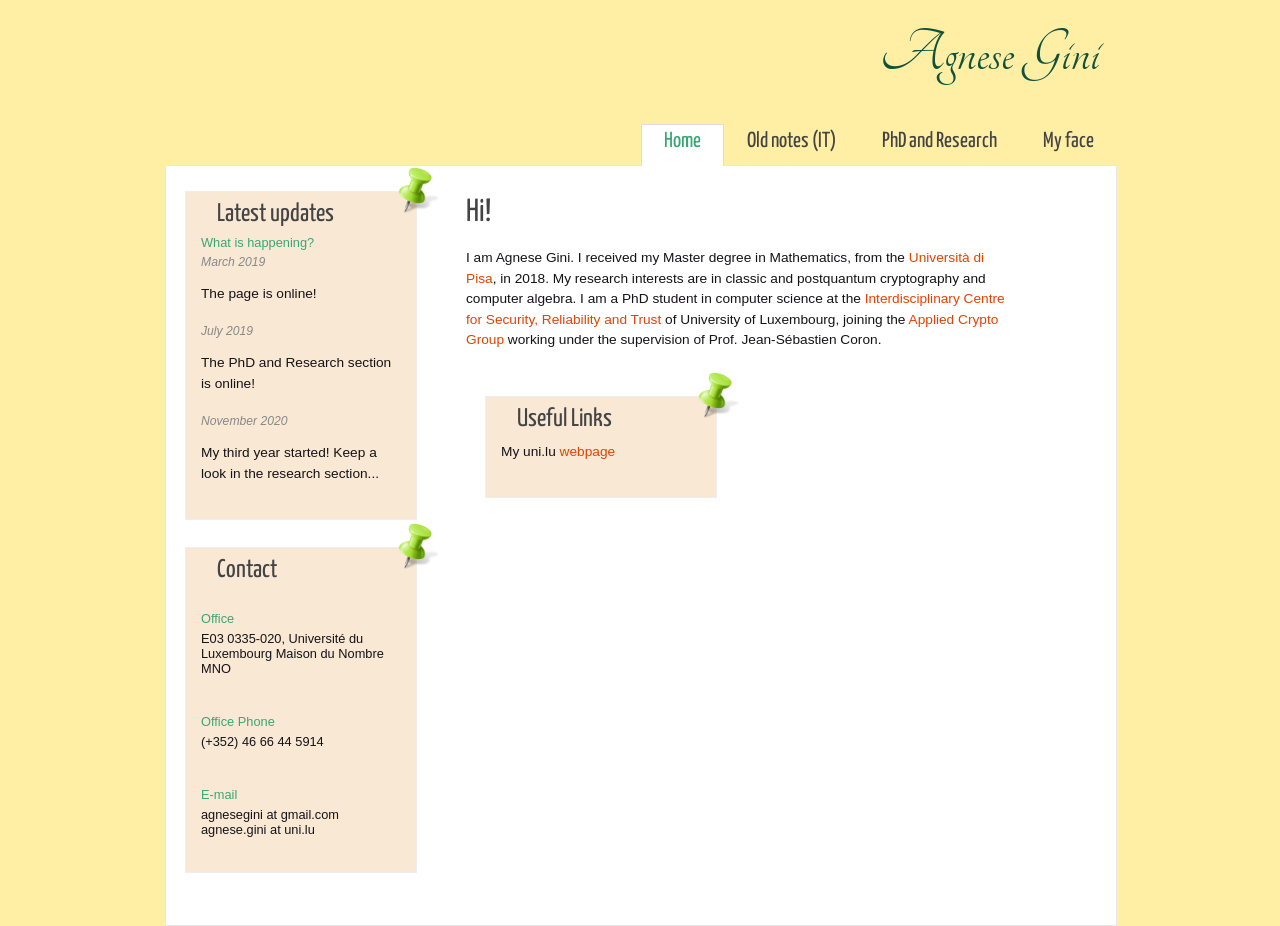
==== index.html @ 9a52b104 "crypto talk" ====
<!DOCTYPE HTML>
<html>

<head>
  <title>Agnese Gini</title>
  <meta name="description" content="website description" />
  <meta name="keywords" content="website keywords, website keywords" />
  <meta http-equiv="content-type" content="text/html; charset=utf-8" />
	  <style>
	@import url('https://fonts.googleapis.com/css?family=Tangerine:400,700');
	</style>
	<style>
	@import url('https://fonts.googleapis.com/css?family=Yanone+Kaffeesatz:300,400,700');
	</style>
  <link rel="stylesheet" type="text/css" href="style.css" />
</head>

<body>
  <div id="main">
    <div id="header">
      <div id="logo">
        <h1> </a></h1>
        <div class="slogan">Agnese Gini</div>
      </div>
      <div id="menubar">
        <ul id="menu">
          <!-- put class="current" in the li tag for the selected page - to highlight which page you're on -->
          <li class="current"><a href="index.html">Home</a></li>
          <li><a href="material-it.html">Old notes (IT)</a></li>
          <li><a href="myresearch.html">PhD and Research </a></li>
          <li><a href="myface.html">My face</a></li>
        </ul>
      </div>
    </div>
    <div id="site_content">
      <div id="sidebar_container">
        <img class="pin" src="pin_PNG37.png" alt="pin" />
        <div class="sidebar">

        <h3>Latest updates</h3>
        <h4>What is happening?</h4>
        <h5>March 2019</h5>
        <p>The page is online!<br /></p>
        <h5>July 2019</h5>
        <p>The PhD and Research section is online!<br /></p>
        <h5>November 2020</h5>
        <p>My third year started! Keep a look in the research section...<br /></p>
        </div>
        <img class="pin" src="pin_PNG37.png" alt="pin" />
        <div class="sidebar">
          <h3>Contact</h3>
          <p> <h4>Office</h4> E03 0335-020,
          Université du Luxembourg 
Maison du Nombre MNO
	  	</p> 
	  <p>
	  <h4>Office Phone </h4> 	(+352) 46 66 44 5914
          	</p> 
          <p>
	  <h4>E-mail</h4>
	agnesegini at gmail.com<br />
	agnese.gini at uni.lu
        </p> 
        </div>
        
        
      </div>
      <div id="content">
        <!-- insert the page content here -->
         <h1>Hi! </h1> 
	<p> I am Agnese Gini. I received my Master degree in Mathematics, from the <a href="http://www.dm.unipi.it">Università di Pisa</a>, in 2018. My research interests are in classic and postquantum cryptography and computer algebra. I am a PhD student in computer science at the <a href="https://wwwen.uni.lu/snt/"> Interdisciplinary Centre for Security, Reliability and Trust </a> of University of Luxembourg, joining the  <a href="http://www.crypto-uni.lu/">Applied Crypto Group </a> working under the supervision of Prof. Jean-Sébastien Coron.
        <br />
</p>	  
     <div id="sidebar_container">
        <img class="pin" src="pin_PNG37.png" alt="pin" />
        <div class="sidebar">
        <!-- insert your sidebar items here -->
        <h3>Useful Links</h3>
        <p>
        My uni.lu 
        <a href="https://wwwen.uni.lu/snt/people/agnese_gini">webpage </a>
        <br />
        </p>
        </div>		   
</body> 

</html>
---- style.css ----
html
{ height: 100%;}

*
{ margin: 0;
  padding: 0;}

body
{ font: normal .80em 'trebuchet ms', arial, sans-serif;
  background-color: #ffefa4;
  color: #151316;}

p
{ padding: 0 0 20px 0;
  line-height: 1.5em;
  font-size: 107%;}

img
{ border: 0;}

h1, h2, h3, h4, h5, h6 
{ font: normal 250% 'Yanone Kaffeesatz', arial, sans-serif;
  color: #444;
  margin: 0 0 15px 0;
  padding: 5px 0 5px 0;}

h2
{ font: normal 170% 'Yanone Kaffeesatz', arial, sans-serif;
  color: #39a775;  
  margin: 0;
  padding: 0 0 8px 0;}

h3
{ font-size: 200%;
  margin: 0 0 9px 0;
  color: #444;}

h4, h5, h6
{ margin: 0;
  padding: 0 0 5px 0;
  font: normal 100% arial, sans-serif;
  color: #39a775;
  line-height: 1em;}

h5, h6
{ font: italic 95% arial, sans-serif;
  color: #888;
  padding-bottom: 15px;}

h6
{ color: #362C20;}

a, a:hover
{ outline: none;
  text-decoration: none;
  color: #e44200;}

a:hover
{ text-decoration: underline;}

.left
{ float: left;
  width: auto;
  margin-right: 10px;}

.right
{ float: right; 
  width: auto;
  margin-left: 10px;}

.center
{ display: block;
  text-align: center;
  margin: 20px auto;}

ul
{ margin: 2px 0 22px 17px;}

ul li
{ list-style-type: circle;
  margin: 0 0 0 0; 
  padding: 0 0 4px 5px;}

ol
{ margin: 8px 0 22px 20px;}

ol li
{ margin: 0 0 11px 0;}

#main, #header, #logo, #menubar, #site_content, #footer
{ margin-left: auto; 
  margin-right: auto;}

#main
{ width: 950px;
  margin: 20px auto;}

#header
{ width: 952px;
  height: 145px;}

#logo
{ width: 950px;
  float: left;
  height: 100px;
  background: transparent;
  padding: 0 0 0px 10px;}

#logo h1
{ font: normal 350% 'Yanone Kaffeesatz', arial, sans-serif;
  padding: 5px 0 0 17px;
  color: #555;
  float: left;}

#logo h1 a
{ color: #35BDF5;
  text-decoration: none;}

#logo h1 a:hover
{ color: #555;
  text-decoration: none;}

.slogan
{ float: right; 
  padding-right: 25px;
  text-align: right; 
  font: 500% 'tangerine', arial; 
  color: #0f513d;}

#menubar
{ height: 46px;
  width: 700px;
  margin: 0px auto -1px auto;
  float: right;
  padding: 0px 0 0 0;} 

ul#menu
{ float: right;}

ul#menu li
{ float: left;
  padding: 0 0 0px 0px;
  list-style: none;
  margin: 2px 0 0 0;
  background: transparent;}

ul#menu li a
{ font: normal 170% 'Yanone Kaffeesatz', sans-serif;
  text-decoration: none;
  color: #444;
  display: block; 
  float: left; 
  height: 20px;
  padding: 7px 23px 15px 23px;
  text-align: center;} 

ul#menu li.current a
{ height: 20px;
  padding: 6px 22px 15px 22px;}

ul#menu li.current a
{ background: #fff;
  border: 1px solid #ddd;
  border-bottom: 0;
  color: #39a775;}

ul#menu li a:hover
{ color: #39a775;}

#site_content
{ width: 950px;
  overflow: hidden;
  margin: 0 auto 0 auto;
  padding: 0;
  background: #fff;
  border: 1px solid #E7E7E7;} 

#sidebar_container
{ float: left;
  width: 250px;
  margin: 25px 25px ;}

.sidebar
{ float: right;
  width: 200px;
  margin: 0 24px 27px 0;
  background: #f9e8d4;
  border: 1px solid #eee;
  padding: 0 15px 15px 15px;}

.sidebar h3, .content h1
{ padding: 10px 15px;
  margin: 0 1px;}

.sidebar h1
{ padding: 5px 0 0 0;}

.pin
{ float: right;
  position: relative; 
  z-index: 0;
  vertical-align: middle; 
  margin: -27px 0 -60px -30px;
  width: 50px;
 height: auto;
  }


#content
{ text-align: left;
  width: 600px; 
  padding: 25px 0 5px 250px;
  margin: 0;}

#content ul
{ margin: 2px 0 22px 0px;}

#content ul li
{ list-style-type: none;
  background: url(bullet.png) no-repeat;
  margin: 0 0 6px 25px; 
  padding: 0 0 4px 25px;
  line-height: 1.5em;}

#footer
{ clear: both;
  width: 100%;
  font: normal 150% 'yanone kaffeesatz',  arial, sans-serif;
  height: 85px;
  padding: 20px 0 5px 0;
  text-align: center; 
  color: #555;
  background: transparent;
  margin-bottom: 20px;}

#footer p
{ padding: 0 0 10px 0;}

#footer a, #footer a:hover
{ color: #555;
  text-decoration: none;}

#footer a:hover
{ color: #35BDF5;
  text-decoration: none;}

.gallery img
{ position:absolute;}

.form_settings
{ margin: 5px 0 0 0;}

.form_settings p
{ padding: 0 0 10px 0;}

.form_settings span
{ padding: 5px 0; 
  float: left; 
  width: 170px; 
  text-align: left;}
  
.form_settings input, .form_settings textarea
{ width: 252px; 
  font: 100% 'trebuchet ms', arial;
  border: 0;
  border: 1px solid #eee;
  padding: 5px 10px;
  background: #fff;
  color: #FFF;}
  
.form_settings .submit
{ border: 0; 
  width: auto;
  margin: 0 0 0 200px; 
  cursor: pointer; 
  color: #35BDF5;
  border: 1px solid #ddd;
  padding: 5px 15px;
  background: #fff;
  font: normal 140% 'Yanone Kaffeesatz', sans-serif;}

.form_settings textarea, .form_settings select
{ font: 100% 'trebuchet ms', arial; 
  border: 1px solid #eee;
  padding: 5px 10px;
  background: #fff;
  width: 252px;
  overflow: auto;}

.form_settings select
{ width: 274px;}

.form_settings .checkbox
{ margin: 4px 0; 
  padding: 0; 
  width: 14px;
  border: 0;
  background: none;}

.search
{ color: #666;
  border: 1px solid #eee;
  margin: 0;
  padding: 10px 5px;
  width: 189px;
  color: #39a775;}
  
.subscribe
{ color: #35BDF5;
  border: 1px solid #ddd;
  padding: 5px 10px;
  background: #fff;
  float: right;
  cursor: pointer;
  margin: 0;
  font: normal 140% 'Yanone Kaffeesatz', sans-serif;}
 
table
{ margin: 10px 0 30px 0;}

table tr th, table tr td
{ background: #F5F5F5;
  color: #111;
  padding: 7px 4px;
  text-align: left;}
  
table tr td
{ background: #FBFBFB;
  color: #111;
  border-top: 1px solid #FFF;}
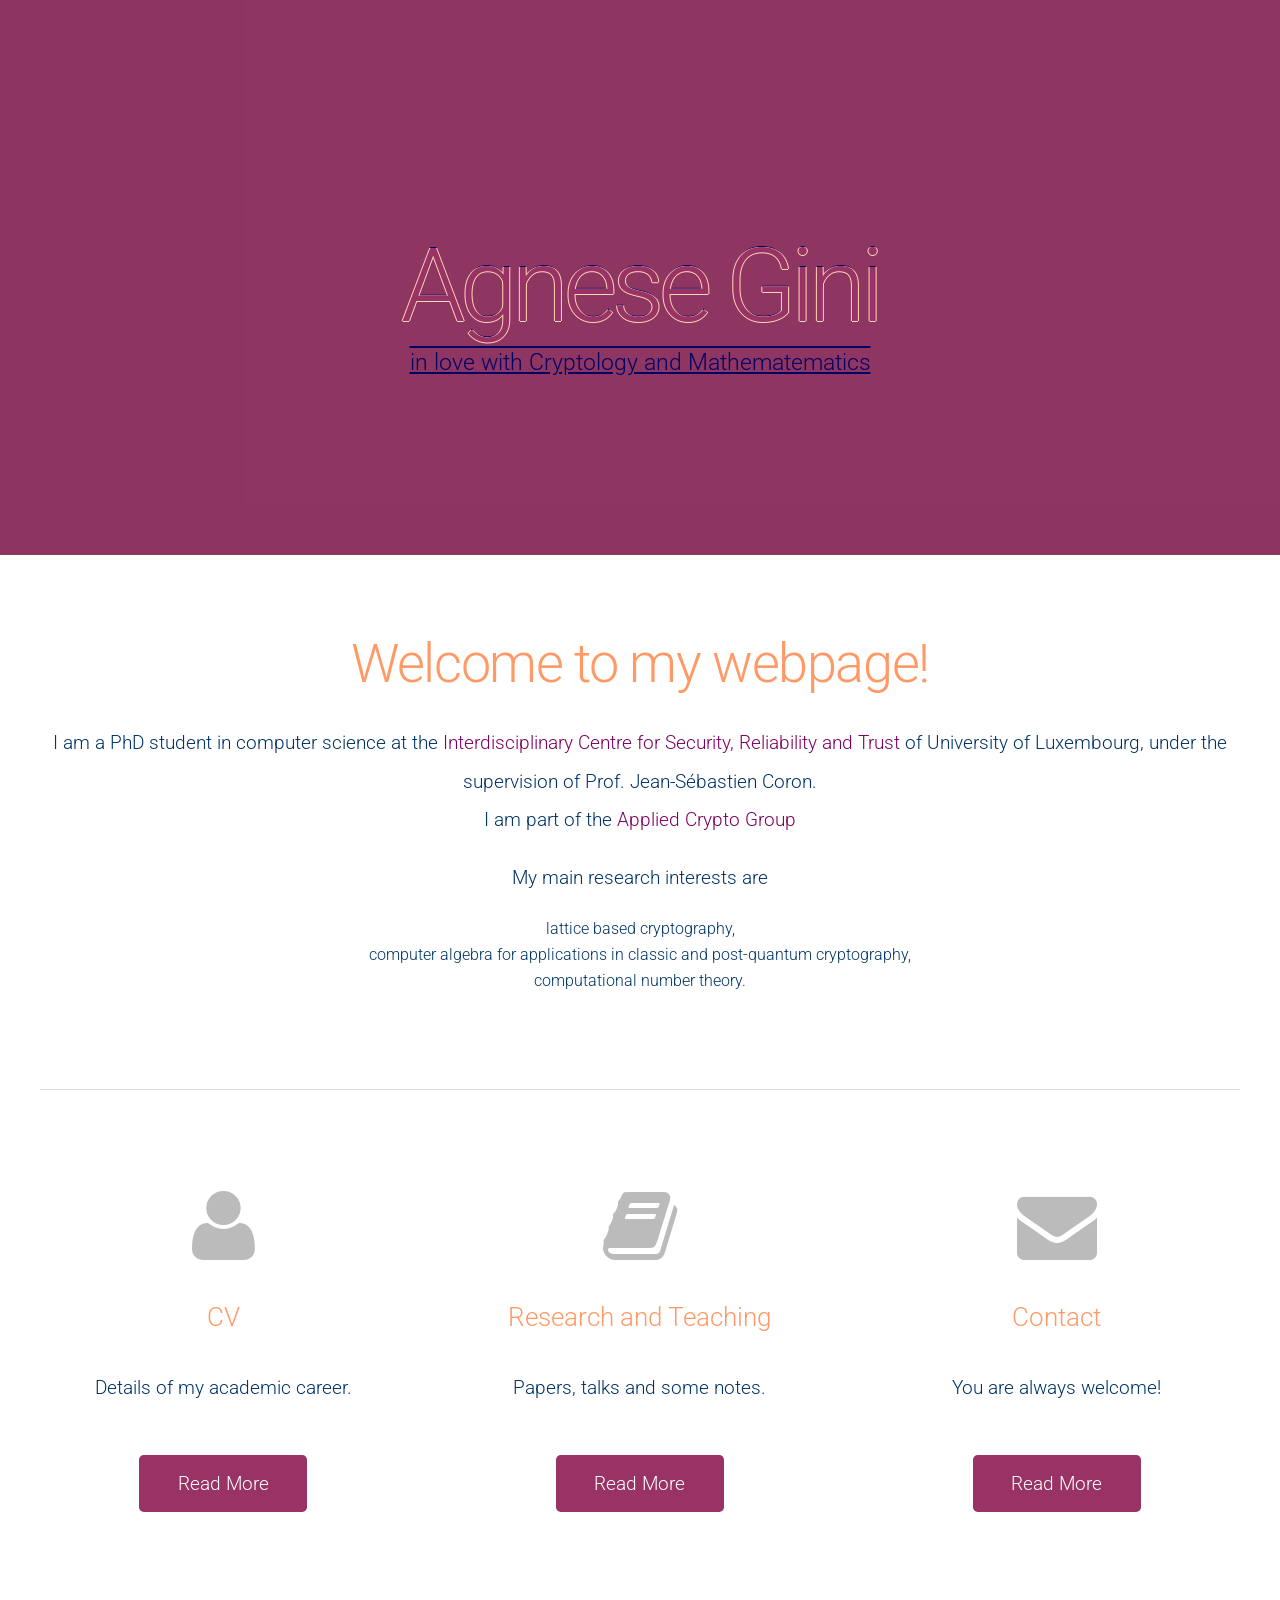
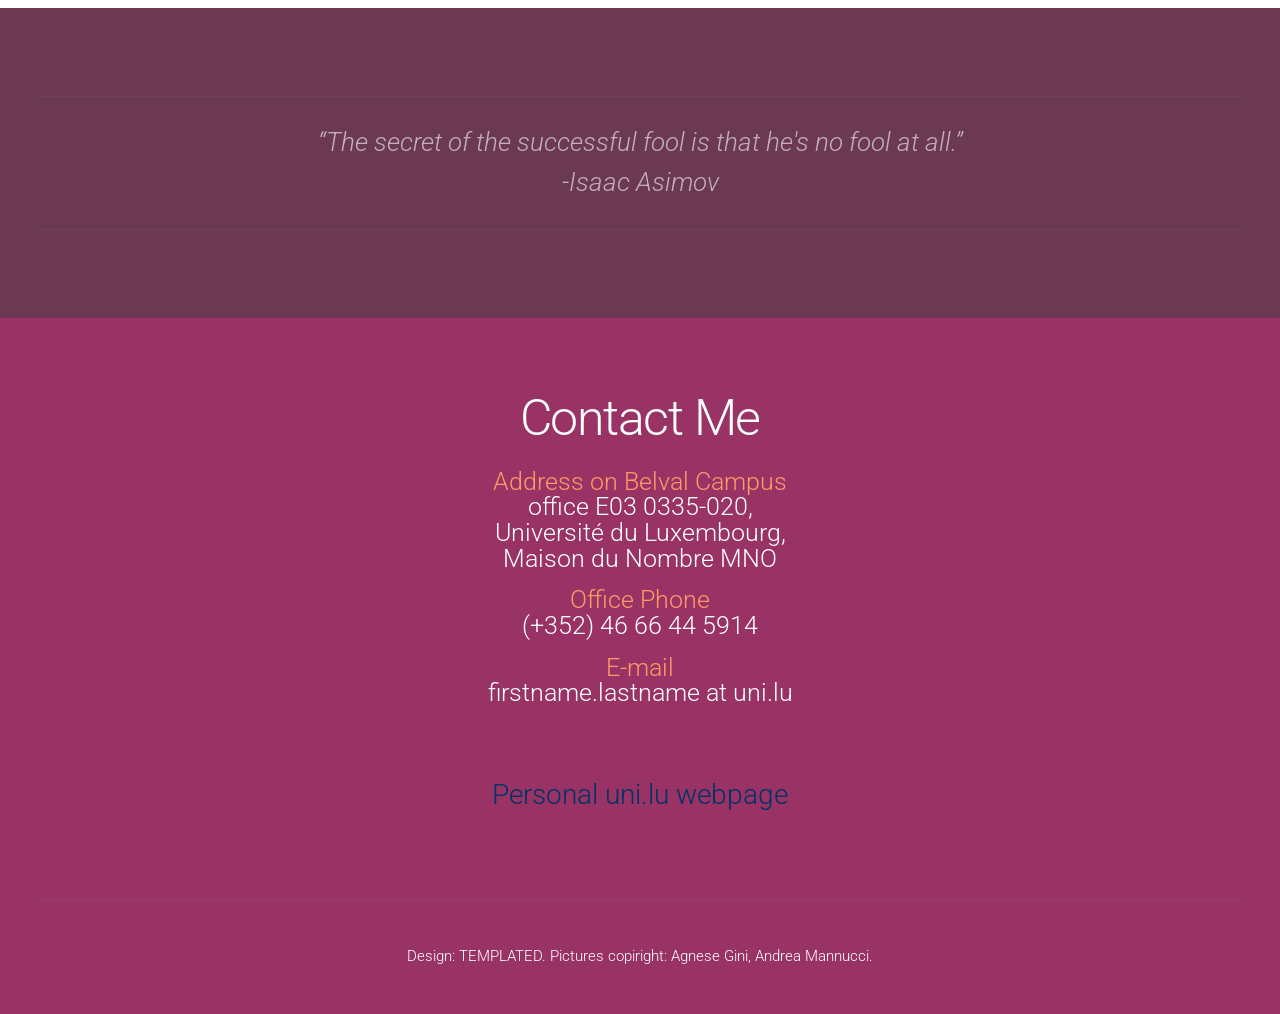
==== commit 645397d6: "newtemplate" ====
--- a/index.html
+++ b/index.html
@@ -1,88 +1,120 @@
 <!DOCTYPE HTML>
+<!--
+	Linear by TEMPLATED
+    templated.co @templatedco
+    Released for free under the Creative Commons Attribution 3.0 license (templated.co/license)
+-->
 <html>
+	<head>
+		<title>Agnese Gini</title>
+		<meta http-equiv="content-type" content="text/html; charset=utf-8" />
+		<meta name="description" content="" />
+		<meta name="keywords" content="" />
+		<link href='http://fonts.googleapis.com/css?family=Roboto:400,100,300,700,500,900' rel='stylesheet' type='text/css'>
+		<script src="http://ajax.googleapis.com/ajax/libs/jquery/1.11.0/jquery.min.js"></script>
+		<script src="js/skel.min.js"></script>
+		<script src="js/skel-panels.min.js"></script>
+		<script src="js/init.js"></script>
+		<noscript>
+			<link rel="stylesheet" href="css/skel-noscript.css" />
+			<link rel="stylesheet" href="css/style.css" />
+			<link rel="stylesheet" href="css/style-desktop.css" />
+		</noscript>
+	</head>
+	<body class="homepage">
 
-<head>
-  <title>Agnese Gini</title>
-  <meta name="description" content="website description" />
-  <meta name="keywords" content="website keywords, website keywords" />
-  <meta http-equiv="content-type" content="text/html; charset=utf-8" />
-	  <style>
-	@import url('https://fonts.googleapis.com/css?family=Tangerine:400,700');
-	</style>
-	<style>
-	@import url('https://fonts.googleapis.com/css?family=Yanone+Kaffeesatz:300,400,700');
-	</style>
-  <link rel="stylesheet" type="text/css" href="style.css" />
-</head>
+	<!-- Header -->
+		<div id="header">
+			<div class="container"> 
+				<!-- Logo -->
+				<div id="logo">
+					<h1><a href="#">Agnese Gini</a></h1>
+					<span class="tag">in love with Cryptology and Mathematematics</span>
+				</div>
+			</div>
+		</div>
 
-<body>
-  <div id="main">
-    <div id="header">
-      <div id="logo">
-        <h1> </a></h1>
-        <div class="slogan">Agnese Gini</div>
-      </div>
-      <div id="menubar">
-        <ul id="menu">
-          <!-- put class="current" in the li tag for the selected page - to highlight which page you're on -->
-          <li class="current"><a href="index.html">Home</a></li>
-          <li><a href="material-it.html">Old notes (IT)</a></li>
-          <li><a href="myresearch.html">PhD and Research </a></li>
-          <li><a href="myface.html">My face</a></li>
-        </ul>
-      </div>
-    </div>
-    <div id="site_content">
-      <div id="sidebar_container">
-        <img class="pin" src="pin_PNG37.png" alt="pin" />
-        <div class="sidebar">
+	<!-- Featured -->
+		<div id="featured">
+			<div class="container">
+				<header>
+					<h2>Welcome to my webpage!</h2>
+				</header>
+				<p>I am a PhD student in computer science at the <a href="https://wwwen.uni.lu/snt/"> Interdisciplinary Centre for Security, Reliability and Trust </a> of University of Luxembourg, under the supervision of Prof. Jean-Sébastien Coron. 
+				<br> I am part of the  <a href="http://www.crypto-uni.lu/">Applied Crypto Group </a></p>
+			
+				 <p>My main research interests are 
+				  <ul>
+				  <li> lattice based cryptography, </li> 
+				  <li> computer algebra for applications
+in classic and post-quantum cryptography, 	</li>
+				  <li> computational number theory.
+				   </ul>
 
-        <h3>Latest updates</h3>
-        <h4>What is happening?</h4>
-        <h5>March 2019</h5>
-        <p>The page is online!<br /></p>
-        <h5>July 2019</h5>
-        <p>The PhD and Research section is online!<br /></p>
-        <h5>November 2020</h5>
-        <p>My third year started! Keep a look in the research section...<br /></p>
-        </div>
-        <img class="pin" src="pin_PNG37.png" alt="pin" />
-        <div class="sidebar">
-          <h3>Contact</h3>
-          <p> <h4>Office</h4> E03 0335-020,
-          Université du Luxembourg 
-Maison du Nombre MNO
-	  	</p> 
-	  <p>
-	  <h4>Office Phone </h4> 	(+352) 46 66 44 5914
-          	</p> 
-          <p>
-	  <h4>E-mail</h4>
-	agnesegini at gmail.com<br />
-	agnese.gini at uni.lu
-        </p> 
-        </div>
-        
-        
-      </div>
-      <div id="content">
-        <!-- insert the page content here -->
-         <h1>Hi! </h1> 
-	<p> I am Agnese Gini. I received my Master degree in Mathematics, from the <a href="http://www.dm.unipi.it">Università di Pisa</a>, in 2018. My research interests are in classic and postquantum cryptography and computer algebra. I am a PhD student in computer science at the <a href="https://wwwen.uni.lu/snt/"> Interdisciplinary Centre for Security, Reliability and Trust </a> of University of Luxembourg, joining the  <a href="http://www.crypto-uni.lu/">Applied Crypto Group </a> working under the supervision of Prof. Jean-Sébastien Coron.
-        <br />
-</p>	  
-     <div id="sidebar_container">
-        <img class="pin" src="pin_PNG37.png" alt="pin" />
-        <div class="sidebar">
-        <!-- insert your sidebar items here -->
-        <h3>Useful Links</h3>
-        <p>
-        My uni.lu 
-        <a href="https://wwwen.uni.lu/snt/people/agnese_gini">webpage </a>
-        <br />
-        </p>
-        </div>		   
-</body> 
+				 </p>
+				<hr />
+				<div class="row">
+					<section class="4u">
+						<span class="pennant"><span class="fa fa-user"></span></span>
+						<h3>CV</h3>
+						<p> Details of my academic career.  </p>
+						<a href="CV.html" class="button button-style1">Read More</a>
+					</section>
+					<section class="4u">
+						<span class="pennant"><span class="fa fa-book"></span></span>
+						<h3>Research and Teaching</h3>
+						<p> Papers, talks and some notes.</p>
+						<a href="reaserch.html" class="button button-style1">Read More</a>
+					</section>
+					<section class="4u">
+						<span class="pennant"><span class="fa fa-envelope"></span></span>
+						<h3>Contact</h3>
+						<p> You are always welcome!</p>
+						<a href="#footer" class="button button-style1">Read More</a>
+					</section>
 
-</html> 
+				</div>
+			</div>
+		</div>
 
+	<!-- Main -->
+
+
+	<!-- Tweet -->
+		<div id="tweet">
+			<div class="container">
+				<section>
+					<blockquote>&ldquo;The secret of the successful fool is that he's no fool at all.&rdquo; <br>-Isaac Asimov</blockquote>
+				</section>
+			</div>
+		</div>
+
+	<!-- Footer -->
+		<div id="footer">
+			<div class="container">
+				<section>
+					<header>
+						<h2>Contact Me</h2>
+						<span class="byline">
+						<p> <h4> Address on Belval Campus </h4> office E03 0335-020, <br> Université du Luxembourg, <br> Maison du Nombre MNO</p> 
+	  <p><h4>Office Phone </h4> (+352) 46 66 44 5914</p> 
+          <p>	  <h4>E-mail</h4> firstname.lastname at uni.lu  </p>  						
+						</span>
+					</header>
+					<ul class="contact">
+						<li> <a href="https://wwwen.uni.lu/snt/people/agnese_gini">Personal uni.lu webpage </a></li>
+					</ul>
+				</section>
+				
+			</div>
+		</div>
+
+	<!-- Copyright -->
+		<div id="copyright">
+			<div class="container">
+				Design: <a href="http://templated.co">TEMPLATED</a>. Pictures copiright:  <a> Agnese Gini, Andrea Mannucci</a>.
+			</div>
+		</div>
+
+	</body>
+</html>
--- a/css/skel-noscript.css
+++ b/css/skel-noscript.css
@@ -0,0 +1,168 @@
+/* Resets (http://meyerweb.com/eric/tools/css/reset/ | v2.0 | 20110126 | License: none (public domain)) */
+
+	html,body,div,span,applet,object,iframe,h1,h2,h3,h4,h5,h6,p,blockquote,pre,a,abbr,acronym,address,big,cite,code,del,dfn,em,img,ins,kbd,q,s,samp,small,strike,strong,sub,sup,tt,var,b,u,i,center,dl,dt,dd,ol,ul,li,fieldset,form,label,legend,table,caption,tbody,tfoot,thead,tr,th,td,article,aside,canvas,details,embed,figure,figcaption,footer,header,hgroup,menu,nav,output,ruby,section,summary,time,mark,audio,video{margin:0;padding:0;border:0;font-size:100%;font:inherit;vertical-align:baseline;}article,aside,details,figcaption,figure,footer,header,hgroup,menu,nav,section{display:block;}body{line-height:1;}ol,ul{list-style:none;}blockquote,q{quotes:none;}blockquote:before,blockquote:after,q:before,q:after{content:'';content:none;}table{border-collapse:collapse;border-spacing:0;}body{-webkit-text-size-adjust:none}
+
+/* Box Model */
+
+	*, *:before, *:after {
+		-moz-box-sizing: border-box;
+		-webkit-box-sizing: border-box;
+		-o-box-sizing: border-box;
+		-ms-box-sizing: border-box;
+		box-sizing: border-box;
+	}
+
+/* Container */
+
+	body {
+		min-width: 1200px;
+	}
+
+	.container {
+		width: 1200px;
+		margin-left: auto;
+		margin-right: auto;
+	}
+
+	/* Modifiers */
+	
+		.container.small {
+			width: 900px;
+		}
+
+		.container.big {
+			width: 100%;
+			max-width: 1500px;
+			min-width: 1200px;
+		}
+
+/* Grid */
+
+	/* Cells */
+
+		.\31 2u { width: 100% }
+		.\31 1u { width: 96.6666666667% }
+		.\31 0u { width: 83.3333333333% }
+		.\39 u { width: 75% }
+		.\38 u { width: 66.6666666667% }
+		.\37 u { width: 58.3333333333% }
+		.\36 u { width: 50% }
+		.\35 u { width: 41.6666666667% }
+		.\34 u { width: 33.3333333333% }
+		.\33 u { width: 25% }
+		.\32 u { width: 16.6666666667% }
+		.\31 u { width: 8.3333333333% }
+		.\-11u { margin-left: 91.6666666667% }
+		.\-10u { margin-left: 83.3333333333% }
+		.\-9u { margin-left: 75% }
+		.\-8u { margin-left: 66.6666666667% }
+		.\-7u { margin-left: 58.3333333333% }
+		.\-6u { margin-left: 50% }
+		.\-5u { margin-left: 41.6666666667% }
+		.\-4u { margin-left: 33.3333333333% }
+		.\-3u { margin-left: 25% }
+		.\-2u { margin-left: 16.6666666667% }
+		.\-1u { margin-left: 8.3333333333% }
+
+		.row > * {
+			padding: 50px 0 0 50px;
+			float: left;
+			-moz-box-sizing: border-box;
+			-webkit-box-sizing: border-box;
+			-o-box-sizing: border-box;
+			-ms-box-sizing: border-box;
+			box-sizing: border-box;
+		}
+
+		.row + .row > * {
+			padding-top: 50px;
+		}
+
+		.row {
+			margin-left: -50px;
+		}
+
+	/* Rows */
+
+		.row:after {
+			content: '';
+			display: block;
+			clear: both;
+			height: 0;
+		}
+
+		.row:first-child > * {
+			padding-top: 0;
+		}
+
+		.row > * {
+			padding-top: 0;
+		}
+
+		/* Modifiers */
+
+			/* Flush */
+
+				.row.flush {
+					margin-left: 0;
+				}
+
+				.row.flush > * {
+					padding: 0 !important;
+				}
+
+			/* Quarter */
+
+				.row.quarter > * {
+					padding: 12.5px 0 0 12.5px;
+				}
+
+				.row.quarter + .row.quarter > * {
+					padding-top: 12.5px;
+				}
+
+				.row.quarter {
+					margin-left: -12.5px;
+				}
+
+			/* Half */
+
+				.row.half > * {
+					padding: 25px 0 0 25px;
+				}
+
+				.row.half + .row.half > * {
+					padding-top: 25px;
+				}
+
+				.row.half {
+					margin-left: -25px;
+				}
+
+			/* One and (a) Half */
+
+				.row.oneandhalf > * {
+					padding: 75px 0 0 75px;
+				}
+
+				.row.oneandhalf + .row.oneandhalf > * {
+					padding-top: 75px;
+				}
+
+				.row.oneandhalf {
+					margin-left: -75px;
+				}
+
+			/* Double */
+
+				.row.double > * {
+					padding: 100px 0 0 100px;
+				}
+
+				.row.double + .row.double > * {
+					padding-top: 100px;
+				}
+
+				.row.double {
+					margin-left: -100px;
+				}
--- a/css/style.css
+++ b/css/style.css
@@ -0,0 +1,1030 @@
+/*
+	Linear by TEMPLATED
+    templated.co @templatedco
+    Released for free under the Creative Commons Attribution 3.0 license (templated.co/license)
+*/
+
+@charset 'UTF-8';
+
+@font-face{font-family:'FontAwesome';src:url('font/fontawesome-webfont.eot?v=4.0.1');src:url('font/fontawesome-webfont.eot?#iefix&v=4.0.1') format('embedded-opentype'),url('font/fontawesome-webfont.woff?v=4.0.1') format('woff'),url('font/fontawesome-webfont.ttf?v=4.0.1') format('truetype'),url('font/fontawesome-webfont.svg?v=4.0.1#fontawesomeregular') format('svg');font-weight:normal;font-style:normal}
+
+/*********************************************************************************/
+/* Basic                                                                         */
+/*********************************************************************************/
+
+	body
+	{
+		margin: 0;
+		padding: 0;
+		background:#993366;
+	}
+
+	body,input,textarea,select
+	{
+		font-family: 'Roboto', sans-serif;
+		font-size: 11pt;
+		font-weight: 300;
+		line-height: 1.75em;
+		color: #003366;
+	}
+
+	h1,h2,h3,h4,h5,h6
+	{
+		font-weight: 300;
+		color: #ff9966;
+	}
+	
+		h2
+		{
+			letter-spacing: -0.025em;
+		}
+	
+		h1 a, h2 a, h3 a, h4 a, h5 a, h6 a
+		{
+			color: inherit;
+			text-decoration: none;
+			
+		}
+		
+	strong, b
+	{
+		font-weight: 500;
+		color: #ff0066;
+	}
+	
+	em, i
+	{
+		font-style: italic;
+	}
+
+	a
+	{
+		text-decoration: none;
+		color: #800060;
+	}
+	
+	a:hover
+	{
+		text-decoration: underline;
+	}
+
+	sub
+	{
+		position: relative;
+		top: 0.5em;
+		font-size: 0.8em;
+	}
+	
+	sup
+	{
+		position: relative;
+		top: -0.5em;
+		font-size: 0.8em;
+	}
+	
+	hr
+	{
+		border: 0;
+		border-top: solid 1px #ddd;
+		margin: 6em 0 0 0;
+		padding: 6em 0 0 0;
+	}
+	
+	blockquote
+	{
+		border-left: solid 0.5em #ddd;
+		padding: 1em 0 1em 2em;
+		font-style: italic;
+	}
+	
+	p, ul, ol, dl, table
+	{
+		margin-bottom: 1em;
+		font-size:12pt;
+	}
+
+	header
+	{
+		margin-bottom: 1.6em;
+	}
+	
+		header h2
+		{
+		}
+
+		header .byline
+		{
+			display: block;
+			margin: 1.5em 0 0 0;
+			padding: 0 0 0.5em 0;
+		}
+		
+	footer
+	{
+		margin-top: 1em;
+	}
+
+	br.clear
+	{
+		clear: both;
+	}
+
+	.pennant
+	{
+		color: #bbb;
+	}
+
+	/* Sections/Articles */
+	
+		section,
+		article
+		{
+			margin-bottom: 3em;
+		}
+		
+		section > :last-child,
+		article > :last-child
+		{
+			margin-bottom: 0;
+		}
+
+		section:last-child,
+		article:last-child
+		{
+			margin-bottom: 0;
+		}
+
+		.row > section,
+		.row > article
+		{
+			margin-bottom: 0;
+		}
+
+	/* Images */
+
+		.image
+		{
+			display: inline-block;
+		}
+		
+			.image img
+			{
+				display: block;
+				width: 100%;
+			}
+
+			.image.featured
+			{
+				display: block;
+				width: 100%;
+				margin: 0 0 2em 0;
+			}
+			
+			.image.full
+			{
+				display: block;
+				width: 100%;
+				margin-bottom: 2em;
+			}
+			
+			.image.left
+			{
+				float: left;
+				margin: 0 2em 2em 0;
+			}
+			
+			.image.centered
+			{
+				display: block;
+				margin: 0 0 2em 0;
+			}
+
+				.image.centered img
+				{
+					margin: 0 auto;
+					width: auto;
+				}
+
+	/* Lists */
+
+		ul.default
+		{
+			margin: 0;
+			padding: 0em 0em 1.5em 0em;
+			list-style: none;
+		}
+		
+			ul.default li
+			{
+				padding: 0.60em 0em;
+				font-size: 0.99em;
+				border-top: 1px solid;
+				border-color: rgba(0,0,0,.1);
+			}		
+		
+			ul.default li:first-child
+			{
+				padding-top: 0;
+				border-top: none;
+			}
+	
+			ul.default {
+			}
+		
+		ul.style li {
+			margin: 0;
+			padding: 2em 0em 1.5em 0em;
+			border-top: 1px solid;
+			border-color: rgba(0,0,0,.1);
+			
+		}
+		
+		ul.style li:first-child
+		{
+			padding-top: 0;
+			border-top: none;
+		}
+		
+		ul.style img {
+			float: left;
+			margin-right: 20px;
+		}
+		
+		ul.style a {
+			color: #434343;
+		}
+		
+		ul.style .posted {
+			padding: 0em 0em 1em 0em;
+			letter-spacing: 1px;
+			text-transform: uppercase;
+			font-size: 8pt;
+			color: #A2A2A2;
+		}
+		
+		ul.style .first {
+			padding-top: 0px;
+			border-top: none;
+		}
+							
+
+	/* Buttons */
+		
+	.button
+	{
+		position: relative;
+		display: inline-block;
+		background: #993366;
+		padding: 0.8em 2em;
+		text-decoration: none !important;
+		font-size: 1.2em;
+		font-weight: 300;
+		color: #FFF !important;
+		-moz-transition: color 0.35s ease-in-out, background-color 0.35s ease-in-out;
+		-webkit-transition: color 0.35s ease-in-out, background-color 0.35s ease-in-out;
+		-o-transition: color 0.35s ease-in-out, background-color 0.35s ease-in-out;
+		-ms-transition: color 0.35s ease-in-out, background-color 0.35s ease-in-out;
+		transition: color 0.35s ease-in-out, background-color 0.35s ease-in-out;
+		text-align: center;
+		border-radius: 0.25em;
+	}
+
+	.button:hover
+	{
+		background: #FFF;
+		color: #FFF !important;
+	}
+
+/*********************************************************************************/
+/* Icons                                                                         */
+/* Powered by Font Awesome by Dave Gandy | http://fontawesome.io                 */
+/* Licensed under the SIL OFL 1.1 (font), MIT (CSS)                              */
+/*********************************************************************************/
+
+	.fa
+	{
+		text-decoration: none;
+	}
+
+		.fa.solo
+		{
+		}
+		
+			.fa.solo span
+			{
+				display: none;
+			}
+
+		.fa:before
+		{
+			display:inline-block;
+			font-family: FontAwesome;
+			font-size: 1.25em;
+			text-decoration: none;
+			font-style: normal;
+			font-weight: normal;
+			line-height: 1;
+			-webkit-font-smoothing:antialiased;
+			-moz-osx-font-smoothing:grayscale;
+		}
+
+		.fa-lg{font-size:1.3333333333333333em;line-height:.75em;vertical-align:-15%}
+		.fa-2x{font-size:2em}
+		.fa-3x{font-size:3em}
+		.fa-4x{font-size:4em}
+		.fa-5x{font-size:5em}
+		.fa-fw{width:1.2857142857142858em;text-align:center}
+		.fa-ul{padding-left:0;margin-left:2.142857142857143em;list-style-type:none}.fa-ul>li{position:relative}
+		.fa-li{position:absolute;left:-2.142857142857143em;width:2.142857142857143em;top:.14285714285714285em;text-align:center}.fa-li.fa-lg{left:-1.8571428571428572em}
+		.fa-border{padding:.2em .25em .15em;border:solid .08em #eee;border-radius:.1em}
+		.pull-right{float:right}
+		.pull-left{float:left}
+		.fa.pull-left{margin-right:.3em}
+		.fa.pull-right{margin-left:.3em}
+		.fa-spin{-webkit-animation:spin 2s infinite linear;-moz-animation:spin 2s infinite linear;-o-animation:spin 2s infinite linear;animation:spin 2s infinite linear}
+		@-moz-keyframes spin{0%{-moz-transform:rotate(0deg)} 100%{-moz-transform:rotate(359deg)}}@-webkit-keyframes spin{0%{-webkit-transform:rotate(0deg)} 100%{-webkit-transform:rotate(359deg)}}@-o-keyframes spin{0%{-o-transform:rotate(0deg)} 100%{-o-transform:rotate(359deg)}}@-ms-keyframes spin{0%{-ms-transform:rotate(0deg)} 100%{-ms-transform:rotate(359deg)}}@keyframes spin{0%{transform:rotate(0deg)} 100%{transform:rotate(359deg)}}.fa-rotate-90{filter:progid:DXImageTransform.Microsoft.BasicImage(rotation=1);-webkit-transform:rotate(90deg);-moz-transform:rotate(90deg);-ms-transform:rotate(90deg);-o-transform:rotate(90deg);transform:rotate(90deg)}
+		.fa-rotate-180{filter:progid:DXImageTransform.Microsoft.BasicImage(rotation=2);-webkit-transform:rotate(180deg);-moz-transform:rotate(180deg);-ms-transform:rotate(180deg);-o-transform:rotate(180deg);transform:rotate(180deg)}
+		.fa-rotate-270{filter:progid:DXImageTransform.Microsoft.BasicImage(rotation=3);-webkit-transform:rotate(270deg);-moz-transform:rotate(270deg);-ms-transform:rotate(270deg);-o-transform:rotate(270deg);transform:rotate(270deg)}
+		.fa-flip-horizontal{filter:progid:DXImageTransform.Microsoft.BasicImage(rotation=0, mirror=1);-webkit-transform:scale(-1, 1);-moz-transform:scale(-1, 1);-ms-transform:scale(-1, 1);-o-transform:scale(-1, 1);transform:scale(-1, 1)}
+		.fa-flip-vertical{filter:progid:DXImageTransform.Microsoft.BasicImage(rotation=2, mirror=1);-webkit-transform:scale(1, -1);-moz-transform:scale(1, -1);-ms-transform:scale(1, -1);-o-transform:scale(1, -1);transform:scale(1, -1)}
+		.fa-stack{position:relative;display:inline-block;width:2em;height:2em;line-height:2em;vertical-align:middle}
+		.fa-stack-1x,.fa-stack-2x{position:absolute;left:0;width:100%;text-align:center}
+		.fa-stack-1x{line-height:inherit}
+		.fa-stack-2x{font-size:2em}
+		.fa-inverse{color:#fff}
+		.fa-glass:before{content:"\f000"}
+		.fa-music:before{content:"\f001"}
+		.fa-search:before{content:"\f002"}
+		.fa-envelope-o:before{content:"\f003"}
+		.fa-heart:before{content:"\f004"}
+		.fa-star:before{content:"\f005"}
+		.fa-star-o:before{content:"\f006"}
+		.fa-user:before{content:"\f007"}
+		.fa-film:before{content:"\f008"}
+		.fa-th-large:before{content:"\f009"}
+		.fa-th:before{content:"\f00a"}
+		.fa-th-list:before{content:"\f00b"}
+		.fa-check:before{content:"\f00c"}
+		.fa-times:before{content:"\f00d"}
+		.fa-search-plus:before{content:"\f00e"}
+		.fa-search-minus:before{content:"\f010"}
+		.fa-power-off:before{content:"\f011"}
+		.fa-signal:before{content:"\f012"}
+		.fa-gear:before,.fa-cog:before{content:"\f013"}
+		.fa-trash-o:before{content:"\f014"}
+		.fa-home:before{content:"\f015"}
+		.fa-file-o:before{content:"\f016"}
+		.fa-clock-o:before{content:"\f017"}
+		.fa-road:before{content:"\f018"}
+		.fa-download:before{content:"\f019"}
+		.fa-arrow-circle-o-down:before{content:"\f01a"}
+		.fa-arrow-circle-o-up:before{content:"\f01b"}
+		.fa-inbox:before{content:"\f01c"}
+		.fa-play-circle-o:before{content:"\f01d"}
+		.fa-rotate-right:before,.fa-repeat:before{content:"\f01e"}
+		.fa-refresh:before{content:"\f021"}
+		.fa-list-alt:before{content:"\f022"}
+		.fa-lock:before{content:"\f023"}
+		.fa-flag:before{content:"\f024"}
+		.fa-headphones:before{content:"\f025"}
+		.fa-volume-off:before{content:"\f026"}
+		.fa-volume-down:before{content:"\f027"}
+		.fa-volume-up:before{content:"\f028"}
+		.fa-qrcode:before{content:"\f029"}
+		.fa-barcode:before{content:"\f02a"}
+		.fa-tag:before{content:"\f02b"}
+		.fa-tags:before{content:"\f02c"}
+		.fa-book:before{content:"\f02d"}
+		.fa-bookmark:before{content:"\f02e"}
+		.fa-print:before{content:"\f02f"}
+		.fa-camera:before{content:"\f030"}
+		.fa-font:before{content:"\f031"}
+		.fa-bold:before{content:"\f032"}
+		.fa-italic:before{content:"\f033"}
+		.fa-text-height:before{content:"\f034"}
+		.fa-text-width:before{content:"\f035"}
+		.fa-align-left:before{content:"\f036"}
+		.fa-align-center:before{content:"\f037"}
+		.fa-align-right:before{content:"\f038"}
+		.fa-align-justify:before{content:"\f039"}
+		.fa-list:before{content:"\f03a"}
+		.fa-dedent:before,.fa-outdent:before{content:"\f03b"}
+		.fa-indent:before{content:"\f03c"}
+		.fa-video-camera:before{content:"\f03d"}
+		.fa-picture-o:before{content:"\f03e"}
+		.fa-pencil:before{content:"\f040"}
+		.fa-map-marker:before{content:"\f041"}
+		.fa-adjust:before{content:"\f042"}
+		.fa-tint:before{content:"\f043"}
+		.fa-edit:before,.fa-pencil-square-o:before{content:"\f044"}
+		.fa-share-square-o:before{content:"\f045"}
+		.fa-check-square-o:before{content:"\f046"}
+		.fa-move:before{content:"\f047"}
+		.fa-step-backward:before{content:"\f048"}
+		.fa-fast-backward:before{content:"\f049"}
+		.fa-backward:before{content:"\f04a"}
+		.fa-play:before{content:"\f04b"}
+		.fa-pause:before{content:"\f04c"}
+		.fa-stop:before{content:"\f04d"}
+		.fa-forward:before{content:"\f04e"}
+		.fa-fast-forward:before{content:"\f050"}
+		.fa-step-forward:before{content:"\f051"}
+		.fa-eject:before{content:"\f052"}
+		.fa-chevron-left:before{content:"\f053"}
+		.fa-chevron-right:before{content:"\f054"}
+		.fa-plus-circle:before{content:"\f055"}
+		.fa-minus-circle:before{content:"\f056"}
+		.fa-times-circle:before{content:"\f057"}
+		.fa-check-circle:before{content:"\f058"}
+		.fa-question-circle:before{content:"\f059"}
+		.fa-info-circle:before{content:"\f05a"}
+		.fa-crosshairs:before{content:"\f05b"}
+		.fa-times-circle-o:before{content:"\f05c"}
+		.fa-check-circle-o:before{content:"\f05d"}
+		.fa-ban:before{content:"\f05e"}
+		.fa-arrow-left:before{content:"\f060"}
+		.fa-arrow-right:before{content:"\f061"}
+		.fa-arrow-up:before{content:"\f062"}
+		.fa-arrow-down:before{content:"\f063"}
+		.fa-mail-forward:before,.fa-share:before{content:"\f064"}
+		.fa-resize-full:before{content:"\f065"}
+		.fa-resize-small:before{content:"\f066"}
+		.fa-plus:before{content:"\f067"}
+		.fa-minus:before{content:"\f068"}
+		.fa-asterisk:before{content:"\f069"}
+		.fa-exclamation-circle:before{content:"\f06a"}
+		.fa-gift:before{content:"\f06b"}
+		.fa-leaf:before{content:"\f06c"}
+		.fa-fire:before{content:"\f06d"}
+		.fa-eye:before{content:"\f06e"}
+		.fa-eye-slash:before{content:"\f070"}
+		.fa-warning:before,.fa-exclamation-triangle:before{content:"\f071"}
+		.fa-plane:before{content:"\f072"}
+		.fa-calendar:before{content:"\f073"}
+		.fa-random:before{content:"\f074"}
+		.fa-comment:before{content:"\f075"}
+		.fa-magnet:before{content:"\f076"}
+		.fa-chevron-up:before{content:"\f077"}
+		.fa-chevron-down:before{content:"\f078"}
+		.fa-retweet:before{content:"\f079"}
+		.fa-shopping-cart:before{content:"\f07a"}
+		.fa-folder:before{content:"\f07b"}
+		.fa-folder-open:before{content:"\f07c"}
+		.fa-resize-vertical:before{content:"\f07d"}
+		.fa-resize-horizontal:before{content:"\f07e"}
+		.fa-bar-chart-o:before{content:"\f080"}
+		.fa-twitter-square:before{content:"\f081"}
+		.fa-facebook-square:before{content:"\f082"}
+		.fa-camera-retro:before{content:"\f083"}
+		.fa-key:before{content:"\f084"}
+		.fa-gears:before,.fa-cogs:before{content:"\f085"}
+		.fa-comments:before{content:"\f086"}
+		.fa-thumbs-o-up:before{content:"\f087"}
+		.fa-thumbs-o-down:before{content:"\f088"}
+		.fa-star-half:before{content:"\f089"}
+		.fa-heart-o:before{content:"\f08a"}
+		.fa-sign-out:before{content:"\f08b"}
+		.fa-linkedin-square:before{content:"\f08c"}
+		.fa-thumb-tack:before{content:"\f08d"}
+		.fa-external-link:before{content:"\f08e"}
+		.fa-sign-in:before{content:"\f090"}
+		.fa-trophy:before{content:"\f091"}
+		.fa-github-square:before{content:"\f092"}
+		.fa-upload:before{content:"\f093"}
+		.fa-lemon-o:before{content:"\f094"}
+		.fa-phone:before{content:"\f095"}
+		.fa-square-o:before{content:"\f096"}
+		.fa-bookmark-o:before{content:"\f097"}
+		.fa-phone-square:before{content:"\f098"}
+		.fa-twitter:before{content:"\f099"}
+		.fa-facebook:before{content:"\f09a"}
+		.fa-github:before{content:"\f09b"}
+		.fa-unlock:before{content:"\f09c"}
+		.fa-credit-card:before{content:"\f09d"}
+		.fa-rss:before{content:"\f09e"}
+		.fa-hdd-o:before{content:"\f0a0"}
+		.fa-bullhorn:before{content:"\f0a1"}
+		.fa-bell:before{content:"\f0f3"}
+		.fa-certificate:before{content:"\f0a3"}
+		.fa-hand-o-right:before{content:"\f0a4"}
+		.fa-hand-o-left:before{content:"\f0a5"}
+		.fa-hand-o-up:before{content:"\f0a6"}
+		.fa-hand-o-down:before{content:"\f0a7"}
+		.fa-arrow-circle-left:before{content:"\f0a8"}
+		.fa-arrow-circle-right:before{content:"\f0a9"}
+		.fa-arrow-circle-up:before{content:"\f0aa"}
+		.fa-arrow-circle-down:before{content:"\f0ab"}
+		.fa-globe:before{content:"\f0ac"}
+		.fa-wrench:before{content:"\f0ad"}
+		.fa-tasks:before{content:"\f0ae"}
+		.fa-filter:before{content:"\f0b0"}
+		.fa-briefcase:before{content:"\f0b1"}
+		.fa-fullscreen:before{content:"\f0b2"}
+		.fa-group:before{content:"\f0c0"}
+		.fa-chain:before,.fa-link:before{content:"\f0c1"}
+		.fa-cloud:before{content:"\f0c2"}
+		.fa-flask:before{content:"\f0c3"}
+		.fa-cut:before,.fa-scissors:before{content:"\f0c4"}
+		.fa-copy:before,.fa-files-o:before{content:"\f0c5"}
+		.fa-paperclip:before{content:"\f0c6"}
+		.fa-save:before,.fa-floppy-o:before{content:"\f0c7"}
+		.fa-square:before{content:"\f0c8"}
+		.fa-reorder:before{content:"\f0c9"}
+		.fa-list-ul:before{content:"\f0ca"}
+		.fa-list-ol:before{content:"\f0cb"}
+		.fa-strikethrough:before{content:"\f0cc"}
+		.fa-underline:before{content:"\f0cd"}
+		.fa-table:before{content:"\f0ce"}
+		.fa-magic:before{content:"\f0d0"}
+		.fa-truck:before{content:"\f0d1"}
+		.fa-pinterest:before{content:"\f0d2"}
+		.fa-pinterest-square:before{content:"\f0d3"}
+		.fa-google-plus-square:before{content:"\f0d4"}
+		.fa-google-plus:before{content:"\f0d5"}
+		.fa-money:before{content:"\f0d6"}
+		.fa-caret-down:before{content:"\f0d7"}
+		.fa-caret-up:before{content:"\f0d8"}
+		.fa-caret-left:before{content:"\f0d9"}
+		.fa-caret-right:before{content:"\f0da"}
+		.fa-columns:before{content:"\f0db"}
+		.fa-unsorted:before,.fa-sort:before{content:"\f0dc"}
+		.fa-sort-down:before,.fa-sort-asc:before{content:"\f0dd"}
+		.fa-sort-up:before,.fa-sort-desc:before{content:"\f0de"}
+		.fa-envelope:before{content:"\f0e0"}
+		.fa-linkedin:before{content:"\f0e1"}
+		.fa-rotate-left:before,.fa-undo:before{content:"\f0e2"}
+		.fa-legal:before,.fa-gavel:before{content:"\f0e3"}
+		.fa-dashboard:before,.fa-tachometer:before{content:"\f0e4"}
+		.fa-comment-o:before{content:"\f0e5"}
+		.fa-comments-o:before{content:"\f0e6"}
+		.fa-flash:before,.fa-bolt:before{content:"\f0e7"}
+		.fa-sitemap:before{content:"\f0e8"}
+		.fa-umbrella:before{content:"\f0e9"}
+		.fa-paste:before,.fa-clipboard:before{content:"\f0ea"}
+		.fa-lightbulb-o:before{content:"\f0eb"}
+		.fa-exchange:before{content:"\f0ec"}
+		.fa-cloud-download:before{content:"\f0ed"}
+		.fa-cloud-upload:before{content:"\f0ee"}
+		.fa-user-md:before{content:"\f0f0"}
+		.fa-stethoscope:before{content:"\f0f1"}
+		.fa-suitcase:before{content:"\f0f2"}
+		.fa-bell-o:before{content:"\f0a2"}
+		.fa-coffee:before{content:"\f0f4"}
+		.fa-cutlery:before{content:"\f0f5"}
+		.fa-file-text-o:before{content:"\f0f6"}
+		.fa-building:before{content:"\f0f7"}
+		.fa-hospital:before{content:"\f0f8"}
+		.fa-ambulance:before{content:"\f0f9"}
+		.fa-medkit:before{content:"\f0fa"}
+		.fa-fighter-jet:before{content:"\f0fb"}
+		.fa-beer:before{content:"\f0fc"}
+		.fa-h-square:before{content:"\f0fd"}
+		.fa-plus-square:before{content:"\f0fe"}
+		.fa-angle-double-left:before{content:"\f100"}
+		.fa-angle-double-right:before{content:"\f101"}
+		.fa-angle-double-up:before{content:"\f102"}
+		.fa-angle-double-down:before{content:"\f103"}
+		.fa-angle-left:before{content:"\f104"}
+		.fa-angle-right:before{content:"\f105"}
+		.fa-angle-up:before{content:"\f106"}
+		.fa-angle-down:before{content:"\f107"}
+		.fa-desktop:before{content:"\f108"}
+		.fa-laptop:before{content:"\f109"}
+		.fa-tablet:before{content:"\f10a"}
+		.fa-mobile-phone:before,.fa-mobile:before{content:"\f10b"}
+		.fa-circle-o:before{content:"\f10c"}
+		.fa-quote-left:before{content:"\f10d"}
+		.fa-quote-right:before{content:"\f10e"}
+		.fa-spinner:before{content:"\f110"}
+		.fa-circle:before{content:"\f111"}
+		.fa-mail-reply:before,.fa-reply:before{content:"\f112"}
+		.fa-github-alt:before{content:"\f113"}
+		.fa-folder-o:before{content:"\f114"}
+		.fa-folder-open-o:before{content:"\f115"}
+		.fa-expand-o:before{content:"\f116"}
+		.fa-collapse-o:before{content:"\f117"}
+		.fa-smile-o:before{content:"\f118"}
+		.fa-frown-o:before{content:"\f119"}
+		.fa-meh-o:before{content:"\f11a"}
+		.fa-gamepad:before{content:"\f11b"}
+		.fa-keyboard-o:before{content:"\f11c"}
+		.fa-flag-o:before{content:"\f11d"}
+		.fa-flag-checkered:before{content:"\f11e"}
+		.fa-terminal:before{content:"\f120"}
+		.fa-code:before{content:"\f121"}
+		.fa-reply-all:before{content:"\f122"}
+		.fa-mail-reply-all:before{content:"\f122"}
+		.fa-star-half-empty:before,.fa-star-half-full:before,.fa-star-half-o:before{content:"\f123"}
+		.fa-location-arrow:before{content:"\f124"}
+		.fa-crop:before{content:"\f125"}
+		.fa-code-fork:before{content:"\f126"}
+		.fa-unlink:before,.fa-chain-broken:before{content:"\f127"}
+		.fa-question:before{content:"\f128"}
+		.fa-info:before{content:"\f129"}
+		.fa-exclamation:before{content:"\f12a"}
+		.fa-superscript:before{content:"\f12b"}
+		.fa-subscript:before{content:"\f12c"}
+		.fa-eraser:before{content:"\f12d"}
+		.fa-puzzle-piece:before{content:"\f12e"}
+		.fa-microphone:before{content:"\f130"}
+		.fa-microphone-slash:before{content:"\f131"}
+		.fa-shield:before{content:"\f132"}
+		.fa-calendar-o:before{content:"\f133"}
+		.fa-fire-extinguisher:before{content:"\f134"}
+		.fa-rocket:before{content:"\f135"}
+		.fa-maxcdn:before{content:"\f136"}
+		.fa-chevron-circle-left:before{content:"\f137"}
+		.fa-chevron-circle-right:before{content:"\f138"}
+		.fa-chevron-circle-up:before{content:"\f139"}
+		.fa-chevron-circle-down:before{content:"\f13a"}
+		.fa-html5:before{content:"\f13b"}
+		.fa-css3:before{content:"\f13c"}
+		.fa-anchor:before{content:"\f13d"}
+		.fa-unlock-o:before{content:"\f13e"}
+		.fa-bullseye:before{content:"\f140"}
+		.fa-ellipsis-horizontal:before{content:"\f141"}
+		.fa-ellipsis-vertical:before{content:"\f142"}
+		.fa-rss-square:before{content:"\f143"}
+		.fa-play-circle:before{content:"\f144"}
+		.fa-ticket:before{content:"\f145"}
+		.fa-minus-square:before{content:"\f146"}
+		.fa-minus-square-o:before{content:"\f147"}
+		.fa-level-up:before{content:"\f148"}
+		.fa-level-down:before{content:"\f149"}
+		.fa-check-square:before{content:"\f14a"}
+		.fa-pencil-square:before{content:"\f14b"}
+		.fa-external-link-square:before{content:"\f14c"}
+		.fa-share-square:before{content:"\f14d"}
+		.fa-compass:before{content:"\f14e"}
+		.fa-toggle-down:before,.fa-caret-square-o-down:before{content:"\f150"}
+		.fa-toggle-up:before,.fa-caret-square-o-up:before{content:"\f151"}
+		.fa-toggle-right:before,.fa-caret-square-o-right:before{content:"\f152"}
+		.fa-euro:before,.fa-eur:before{content:"\f153"}
+		.fa-gbp:before{content:"\f154"}
+		.fa-dollar:before,.fa-usd:before{content:"\f155"}
+		.fa-rupee:before,.fa-inr:before{content:"\f156"}
+		.fa-cny:before,.fa-rmb:before,.fa-yen:before,.fa-jpy:before{content:"\f157"}
+		.fa-ruble:before,.fa-rouble:before,.fa-rub:before{content:"\f158"}
+		.fa-won:before,.fa-krw:before{content:"\f159"}
+		.fa-bitcoin:before,.fa-btc:before{content:"\f15a"}
+		.fa-file:before{content:"\f15b"}
+		.fa-file-text:before{content:"\f15c"}
+		.fa-sort-alpha-asc:before{content:"\f15d"}
+		.fa-sort-alpha-desc:before{content:"\f15e"}
+		.fa-sort-amount-asc:before{content:"\f160"}
+		.fa-sort-amount-desc:before{content:"\f161"}
+		.fa-sort-numeric-asc:before{content:"\f162"}
+		.fa-sort-numeric-desc:before{content:"\f163"}
+		.fa-thumbs-up:before{content:"\f164"}
+		.fa-thumbs-down:before{content:"\f165"}
+		.fa-youtube-square:before{content:"\f166"}
+		.fa-youtube:before{content:"\f167"}
+		.fa-xing:before{content:"\f168"}
+		.fa-xing-square:before{content:"\f169"}
+		.fa-youtube-play:before{content:"\f16a"}
+		.fa-dropbox:before{content:"\f16b"}
+		.fa-stack-overflow:before{content:"\f16c"}
+		.fa-instagram:before{content:"\f16d"}
+		.fa-flickr:before{content:"\f16e"}
+		.fa-adn:before{content:"\f170"}
+		.fa-bitbucket:before{content:"\f171"}
+		.fa-bitbucket-square:before{content:"\f172"}
+		.fa-tumblr:before{content:"\f173"}
+		.fa-tumblr-square:before{content:"\f174"}
+		.fa-long-arrow-down:before{content:"\f175"}
+		.fa-long-arrow-up:before{content:"\f176"}
+		.fa-long-arrow-left:before{content:"\f177"}
+		.fa-long-arrow-right:before{content:"\f178"}
+		.fa-apple:before{content:"\f179"}
+		.fa-windows:before{content:"\f17a"}
+		.fa-android:before{content:"\f17b"}
+		.fa-linux:before{content:"\f17c"}
+		.fa-dribbble:before{content:"\f17d"}
+		.fa-skype:before{content:"\f17e"}
+		.fa-foursquare:before{content:"\f180"}
+		.fa-trello:before{content:"\f181"}
+		.fa-female:before{content:"\f182"}
+		.fa-male:before{content:"\f183"}
+		.fa-gittip:before{content:"\f184"}
+		.fa-sun-o:before{content:"\f185"}
+		.fa-moon-o:before{content:"\f186"}
+		.fa-archive:before{content:"\f187"}
+		.fa-bug:before{content:"\f188"}
+		.fa-vk:before{content:"\f189"}
+		.fa-weibo:before{content:"\f18a"}
+		.fa-renren:before{content:"\f18b"}
+		.fa-pagelines:before{content:"\f18c"}
+		.fa-stack-exchange:before{content:"\f18d"}
+		.fa-arrow-circle-o-right:before{content:"\f18e"}
+		.fa-arrow-circle-o-left:before{content:"\f190"}
+		.fa-toggle-left:before,.fa-caret-square-o-left:before{content:"\f191"}
+		.fa-dot-circle-o:before{content:"\f192"}
+		.fa-wheelchair:before{content:"\f193"}
+		.fa-vimeo-square:before{content:"\f194"}
+		.fa-turkish-lira:before,.fa-try:before{content:"\f195"}
+		.fa-fax:before{content:"\f1ac"}
+		.fa-share-alt:before{content:"\f1e0"}
+		.fa-cubes:before{content:"\f1b3"}
+
+/*********************************************************************************/
+/* Social Icon Styles                                                            */
+/*********************************************************************************/
+
+	ul.contact
+	{
+		padding: 1.5em 0 0 0;
+		list-style: none;
+		cursor: default;
+	}
+	
+	ul.contact li
+	{
+		display: inline-block;
+		margin: 0 1em;
+	}
+	
+	ul.contact li span
+	{
+		display: none;
+		margin: 0;
+		padding: 0;
+	}
+	
+	ul.contact li a
+	{
+		color: inherit;
+		font-size: 1.75em;
+		display: inline-block;
+		-moz-transition: color 0.35s ease-in-out, background-color 0.35s ease-in-out;
+		-webkit-transition: color 0.35s ease-in-out, background-color 0.35s ease-in-out;
+		-o-transition: color 0.35s ease-in-out, background-color 0.35s ease-in-out;
+		-ms-transition: color 0.35s ease-in-out, background-color 0.35s ease-in-out;
+		transition: color 0.35s ease-in-out, background-color 0.35s ease-in-out;
+	}
+	
+	ul.contact li a:hover
+	{
+		color: #fff;
+	}
+
+/*********************************************************************************/
+/* Header                                                                        */
+/*********************************************************************************/
+
+	#header
+	{
+		position: relative;
+		background: url(../images/header.jpg) no-repeat bottom center;
+		background-attachment: fixed;
+		background-size: cover;
+		text-align: center;
+	}
+	
+		#header:before
+		{
+			content: '';
+			position: absolute;
+			left: 0;
+			top: 0;
+			width: 100%;
+			height: 100%;
+			background: rgba(64,64,64,0.125);
+		}
+
+/*********************************************************************************/
+/* Logo                                                                          */
+/*********************************************************************************/
+
+	#logo
+	{
+		position: relative;
+		z-index: 1;
+		font: 'tangerine', sans-serif; 
+	}
+	
+		#logo h1
+		{
+			color: #993366;
+			
+		}
+	
+		#logo a
+		{
+			display: block;
+			text-decoration: none;
+			font-weight: 300;
+			line-height: 1em;
+			font-size: 7em;
+			color: #993366;
+			letter-spacing: -0.05em;
+			margin: 0 0 0.125em 0;
+			text-shadow: -1px 0 #ffd9b3, 0 1px #ffd9b3, 1px 0 #ffd9b3, 0 -1px #000066;
+			font: 'tangerine', sans-serif; 
+		} 
+		
+		#logo span
+		{
+		        text-decoration:underline overline;
+			font-size: 1.6em;
+			color:#000066;
+		}
+
+/*********************************************************************************/
+/* Nav                                                                           */
+/*********************************************************************************/
+
+	#nav
+	{
+	}
+
+		#nav-wrapper
+		{
+			background: rgba(0,0,0,.1);
+			position: absolute;
+			top: 0;
+			left: 0;
+			width: 100%;
+		}
+		
+		#nav > ul
+		{
+			margin: 0;
+			padding: 0;
+			text-align: center;
+		}
+
+		#nav > ul > li
+		{
+			display: inline-block;
+			border-right: 1px solid;
+			border-color: rgba(255,255,255,.1);
+		}
+		
+			#nav > ul > li:last-child
+			{
+				padding-right: 0;
+				border-right: none;
+			}
+
+			#nav > ul > li > a,
+			#nav > ul > li > span
+			{
+				display: inline-block;
+				padding: 1.5em 1.5em;
+				letter-spacing: 0.06em;
+				text-decoration: none;
+				text-transform: uppercase;
+				font-size: 1.1em;
+				outline: 0;
+				color: #FFF;
+			}
+
+			#nav li.active a
+			{
+				color: #FFF;
+			}
+
+			#nav > ul > li > ul
+			{
+				display: none;
+			}
+	
+/*********************************************************************************/
+/* Main                                                                          */
+/*********************************************************************************/
+
+	#main
+	{
+		position: relative;
+		background: #fff;
+		font-size:12pt;
+	}
+	
+	.homepage #content
+	{
+		text-align: center;
+	}
+	
+	.homepage #content header h2
+	{
+	}
+
+	#sidebar h2
+	{
+		display: block;
+		padding-bottom: 0.50em;
+	}
+
+/*********************************************************************************/
+/* Footer                                                                        */
+/*********************************************************************************/
+	
+	#footer
+	{
+		position: relative;
+		text-align: center;
+	}
+	
+	#footer header h2
+	{
+		color: #FFF !important;
+	}
+	
+	#footer header .byline
+	{
+		color: #ffff;
+	}
+
+/*********************************************************************************/
+/* Copyright                                                                     */
+/*********************************************************************************/
+	
+	#copyright
+	{
+		position: relative;
+		text-align: center;
+		color: #774535;
+	}
+	
+	#copyright .container
+	{
+		padding: 3em 0em;
+		border-top: 1px solid;
+		border-color: rgba(255,255,255,.05);
+		color:  #ffff;
+	}
+	
+	#copyright a
+	{
+		text-decoration: none;
+		color:  #ffff;
+	}
+	
+/*********************************************************************************/
+/* Featured                                                                      */
+/*********************************************************************************/
+	
+	#featured
+	{
+		position: relative;
+		background: #ffff;
+		text-align: center;
+		font-size:12pt;
+	}
+	
+	#featured h3
+	{
+		display: block;
+		font-weight: 300;
+	}
+
+	#featured .pennant
+	{
+		font-size: 4em;
+	}
+	
+	#featured .button
+	{
+		
+		margin-top: 1.5em;
+	}
+
+/*********************************************************************************/
+/* Tweet                                                                         */
+/*********************************************************************************/
+	
+	#tweet
+	{
+		position: relative;
+		text-align: center;
+		background: url(../images/me.jpg) no-repeat center center;
+		background-attachment: fixed;
+		background-size: contain;
+	}
+
+		#tweet:before
+		{
+			content: '';
+			position: absolute;
+			left: 0;
+			top: 0;
+			width: 100%;
+			height: 100%;
+			background: rgba(64,64,64,0.5);
+		}
+	
+		#tweet section
+		{
+			border-top: 1px solid;
+			border-bottom: 1px solid;
+			border-color: rgba(255,255,255,.1);
+		}
+
+		#tweet blockquote
+		{
+			position: relative;
+			border: none;
+			margin: 0;
+			font-weight: 300;
+			color: rgba(255,255,255,.6);
+		}	
--- a/css/style-desktop.css
+++ b/css/style-desktop.css
@@ -0,0 +1,118 @@
+/*
+	Linear by TEMPLATED
+    templated.co @templatedco
+    Released for free under the Creative Commons Attribution 3.0 license (templated.co/license)
+*/
+
+/*********************************************************************************/
+/* Basic                                                                         */
+/*********************************************************************************/
+
+	body
+	{
+	}
+
+	body,input,textarea,select
+	{
+	}
+
+	header
+	{
+		margin-bottom: 1.6em;
+	}
+	
+		header h2
+		{
+			font-size: 3.4em;
+		}
+
+		header .byline
+		{
+			font-size: 1.7em;
+		}
+
+/*********************************************************************************/
+/* Header                                                                        */
+/*********************************************************************************/
+
+	#header
+	{
+		padding: 10em 0 6em 0;
+	}
+
+	.homepage #header
+	{
+		padding: 16em 0 12em 0;
+	}
+
+/*********************************************************************************/
+/* Main                                                                          */
+/*********************************************************************************/
+
+	#main
+	{
+		padding: 6em 0em;
+	}
+	
+	.homepage #content header h2
+	{
+		padding: 0.70em 0em;
+		font-size: 2.2em;
+	}
+
+	#sidebar h2
+	{
+		font-size: 2.4em;
+	}
+
+/*********************************************************************************/
+/* Footer                                                                        */
+/*********************************************************************************/
+	
+	#footer
+	{
+		padding: 6em 0em;
+	}
+	
+/*********************************************************************************/
+/* Featured                                                                      */
+/*********************************************************************************/
+	
+	#featured
+	{
+		padding: 6em 0em;
+	}
+	
+	#featured h3
+	{
+		padding: 1.5em 0em;
+		font-size: 1.6em;
+	}
+
+	#featured header
+	{
+		margin-bottom: 3em;
+	}
+	
+	#featured p
+	{
+		line-height: 2em;
+		font-size: 1.2em;
+	}
+	
+/*********************************************************************************/
+/* Tweet                                                                         */
+/*********************************************************************************/
+	
+	#tweet
+	{
+		padding: 6em 0em;
+	}
+
+	#tweet blockquote
+	{
+		margin: 0;
+		padding: 1em 4em;
+		line-height: 1.5em;
+		font-size: 1.8em;
+	}	
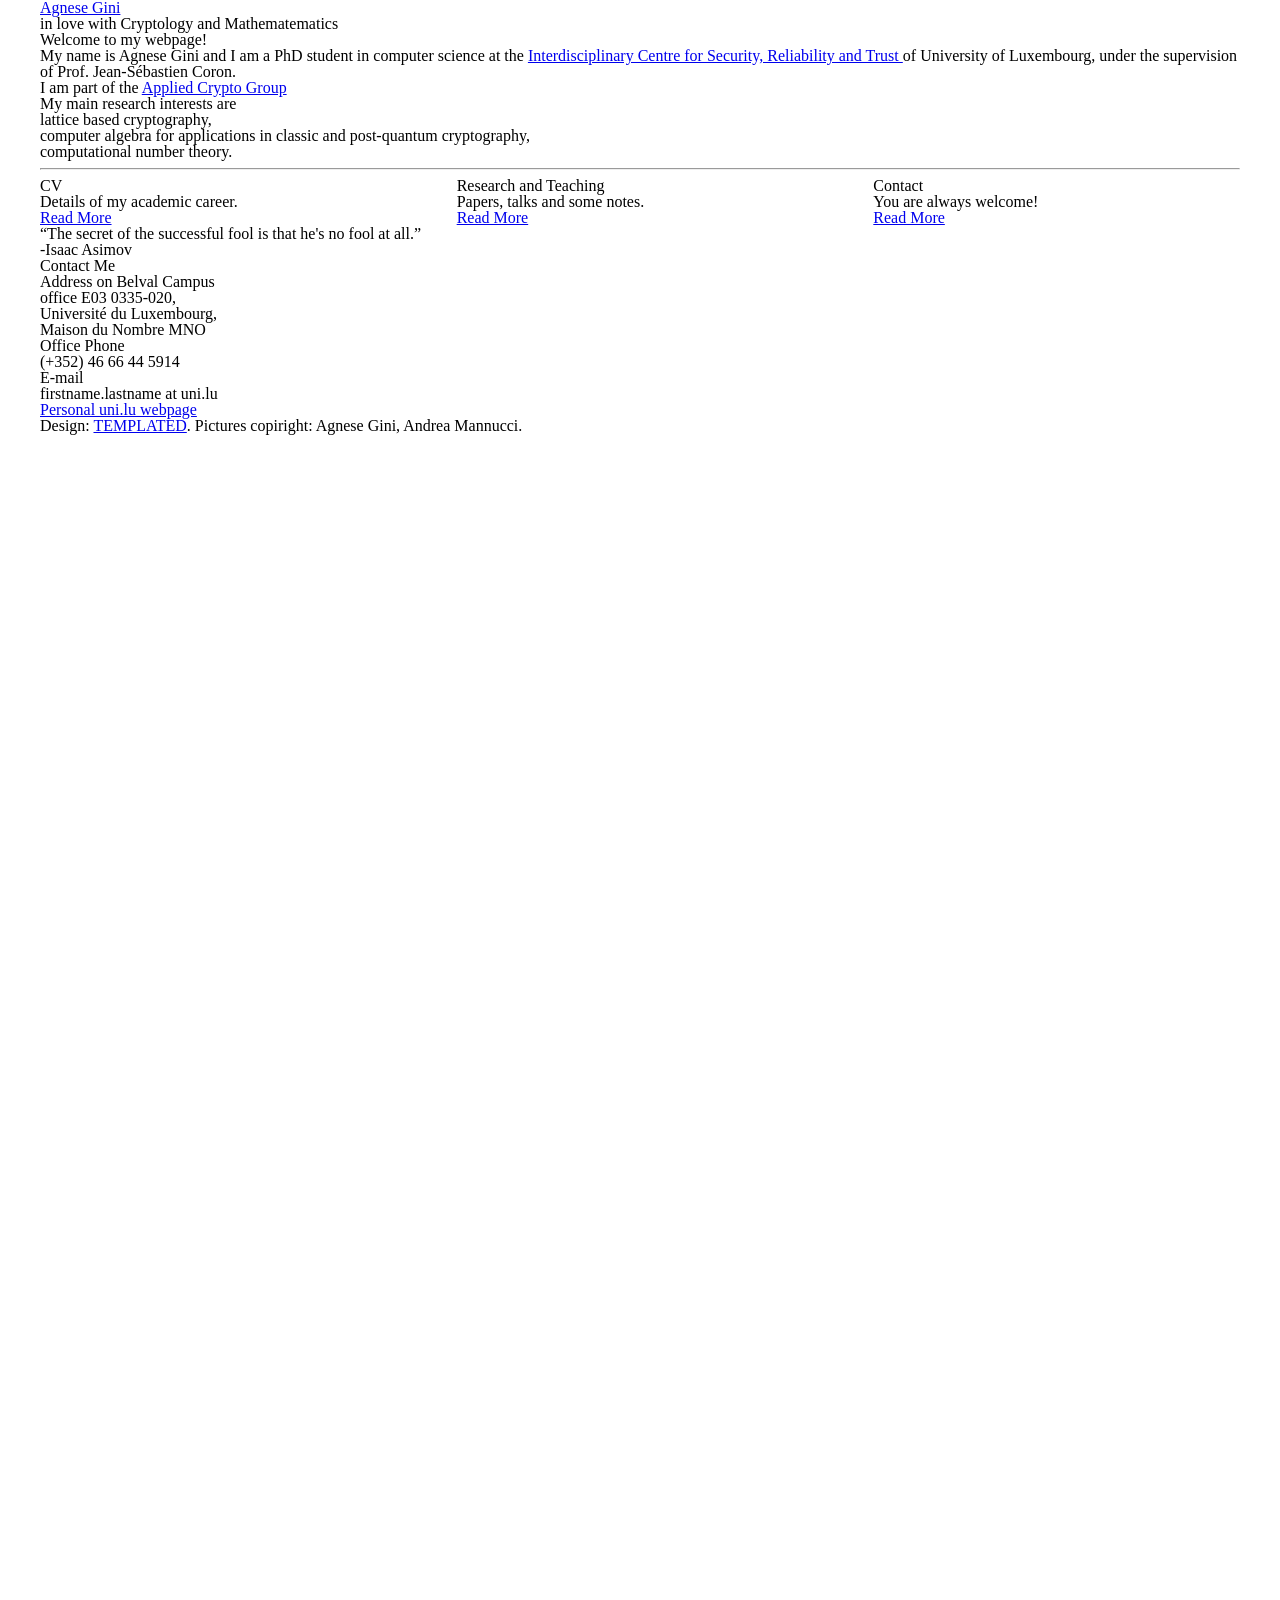
==== commit 63fd6869: "title" ====
--- a/index.html
+++ b/index.html
@@ -40,7 +40,7 @@
 				<header>
 					<h2>Welcome to my webpage!</h2>
 				</header>
-				<p>I am a PhD student in computer science at the <a href="https://wwwen.uni.lu/snt/"> Interdisciplinary Centre for Security, Reliability and Trust </a> of University of Luxembourg, under the supervision of Prof. Jean-Sébastien Coron. 
+				<p>My name is Agnese Gini and I am a PhD student in computer science at the <a href="https://wwwen.uni.lu/snt/"> Interdisciplinary Centre for Security, Reliability and Trust </a> of University of Luxembourg, under the supervision of Prof. Jean-Sébastien Coron. 
 				<br> I am part of the  <a href="http://www.crypto-uni.lu/">Applied Crypto Group </a></p>
 			
 				 <p>My main research interests are 
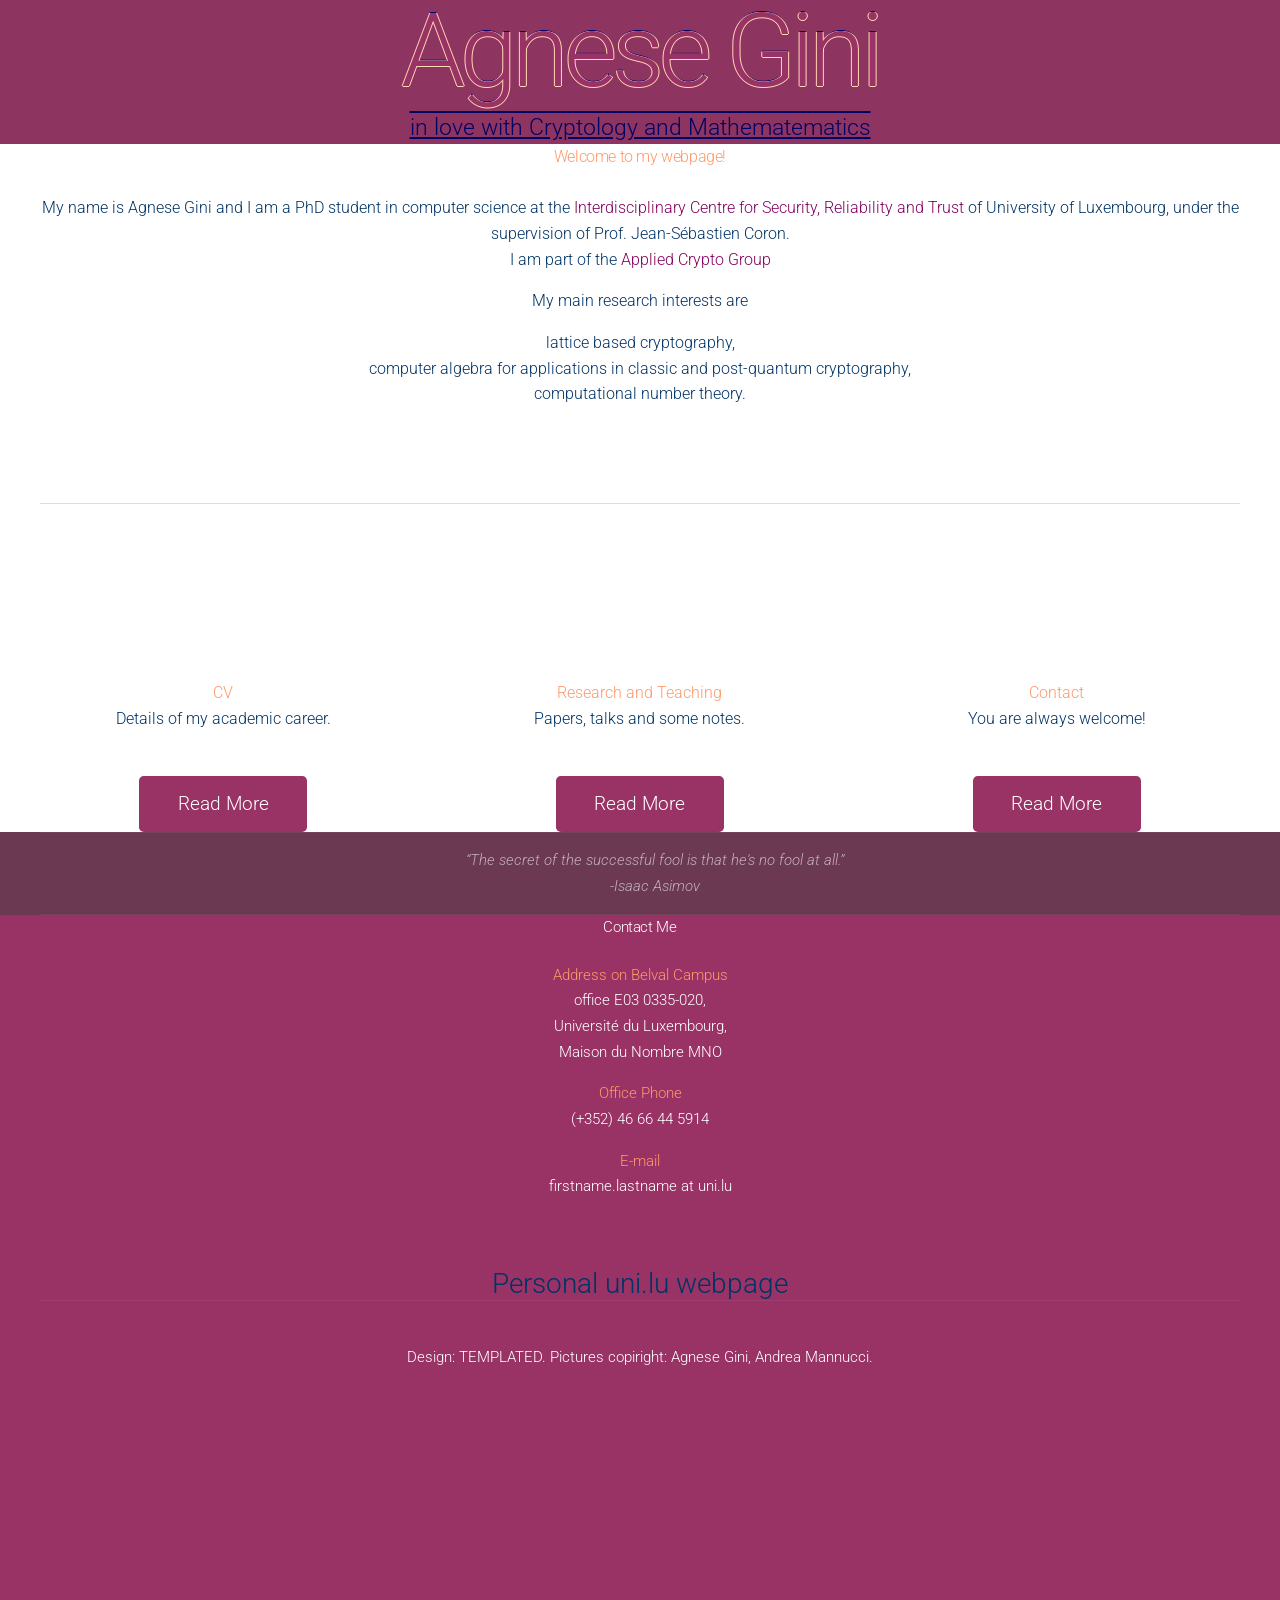
==== commit 511e44e9: "some changes" ====
--- a/index.html
+++ b/index.html
@@ -64,7 +64,7 @@
 						<span class="pennant"><span class="fa fa-book"></span></span>
 						<h3>Research and Teaching</h3>
 						<p> Papers, talks and some notes.</p>
-						<a href="reaserch.html" class="button button-style1">Read More</a>
+						<a href="research.html" class="button button-style1">Read More</a>
 					</section>
 					<section class="4u">
 						<span class="pennant"><span class="fa fa-envelope"></span></span>
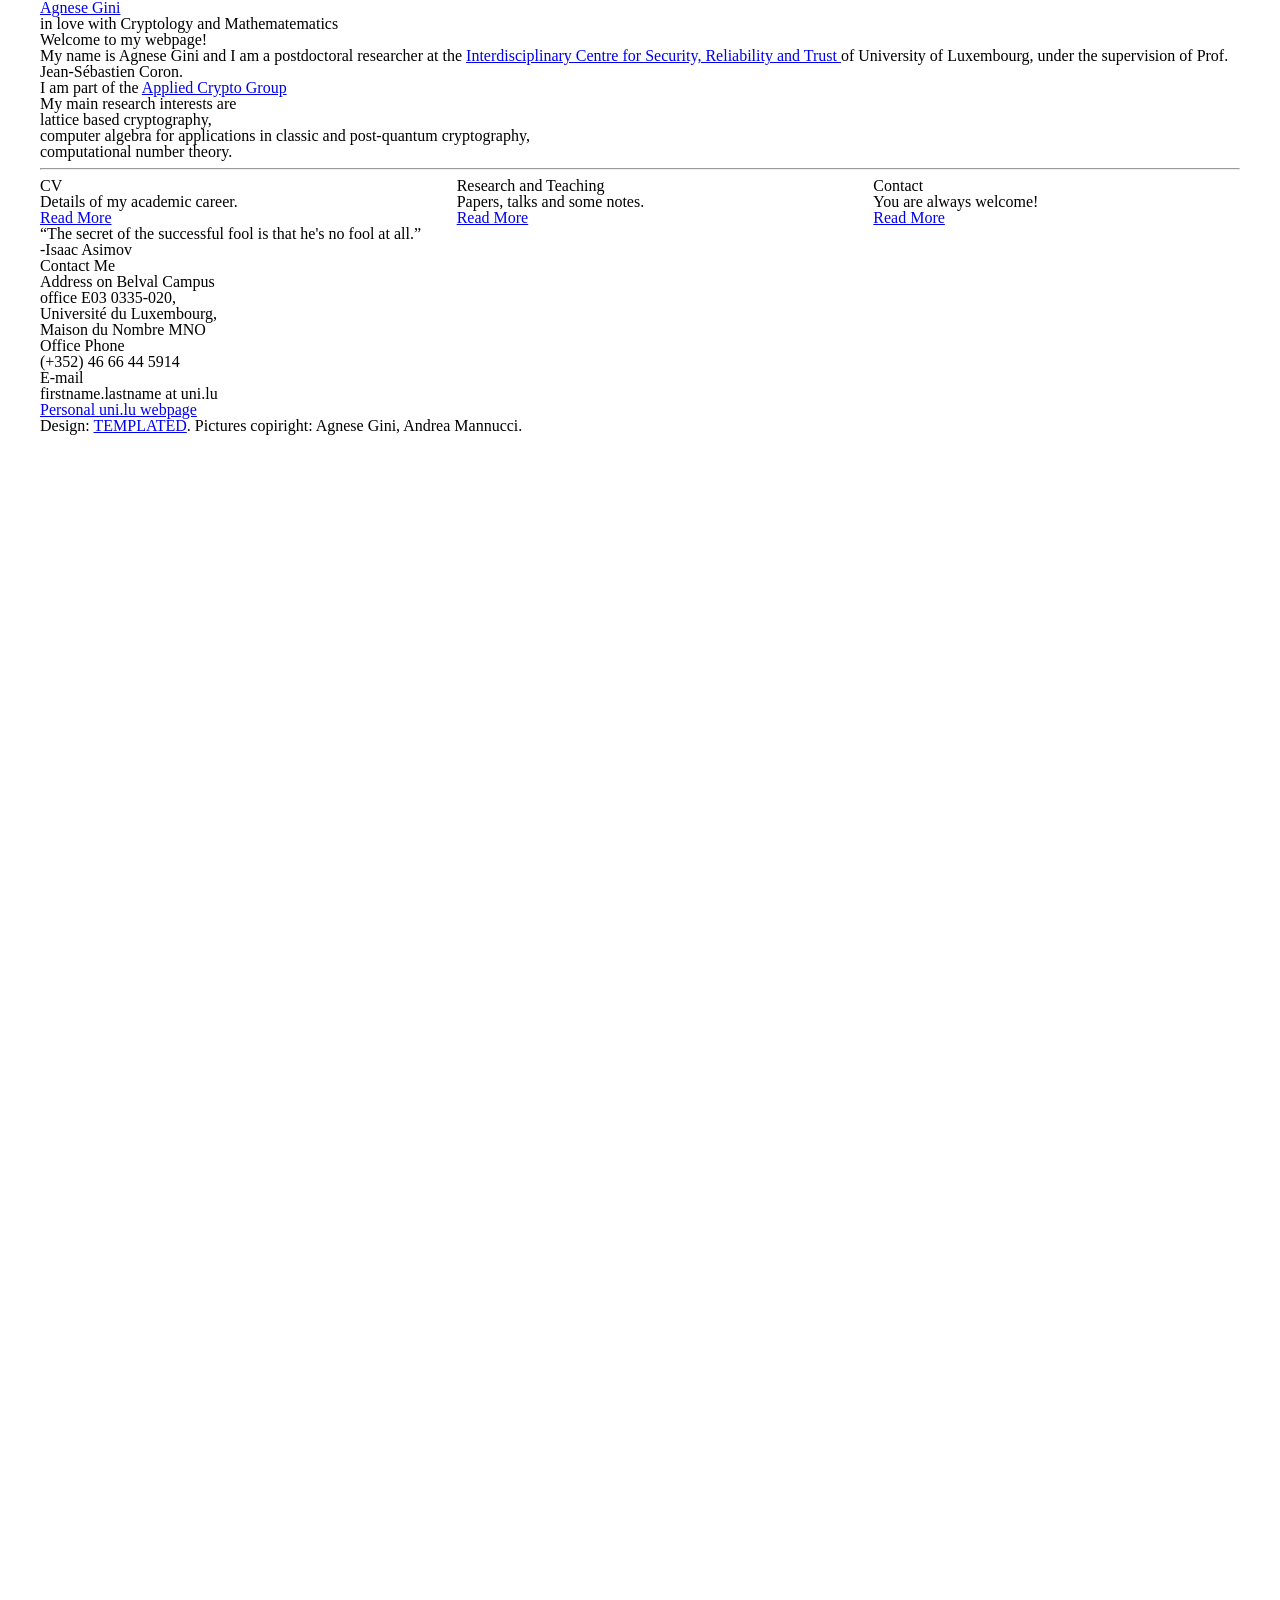
==== commit 6b8a18cf: "postdoc" ====
--- a/index.html
+++ b/index.html
@@ -40,7 +40,7 @@
 				<header>
 					<h2>Welcome to my webpage!</h2>
 				</header>
-				<p>My name is Agnese Gini and I am a PhD student in computer science at the <a href="https://wwwen.uni.lu/snt/"> Interdisciplinary Centre for Security, Reliability and Trust </a> of University of Luxembourg, under the supervision of Prof. Jean-Sébastien Coron. 
+				<p>My name is Agnese Gini and I am a postdoctoral researcher  at the <a href="https://wwwen.uni.lu/snt/"> Interdisciplinary Centre for Security, Reliability and Trust </a> of University of Luxembourg, under the supervision of Prof. Jean-Sébastien Coron. 
 				<br> I am part of the  <a href="http://www.crypto-uni.lu/">Applied Crypto Group </a></p>
 			
 				 <p>My main research interests are 
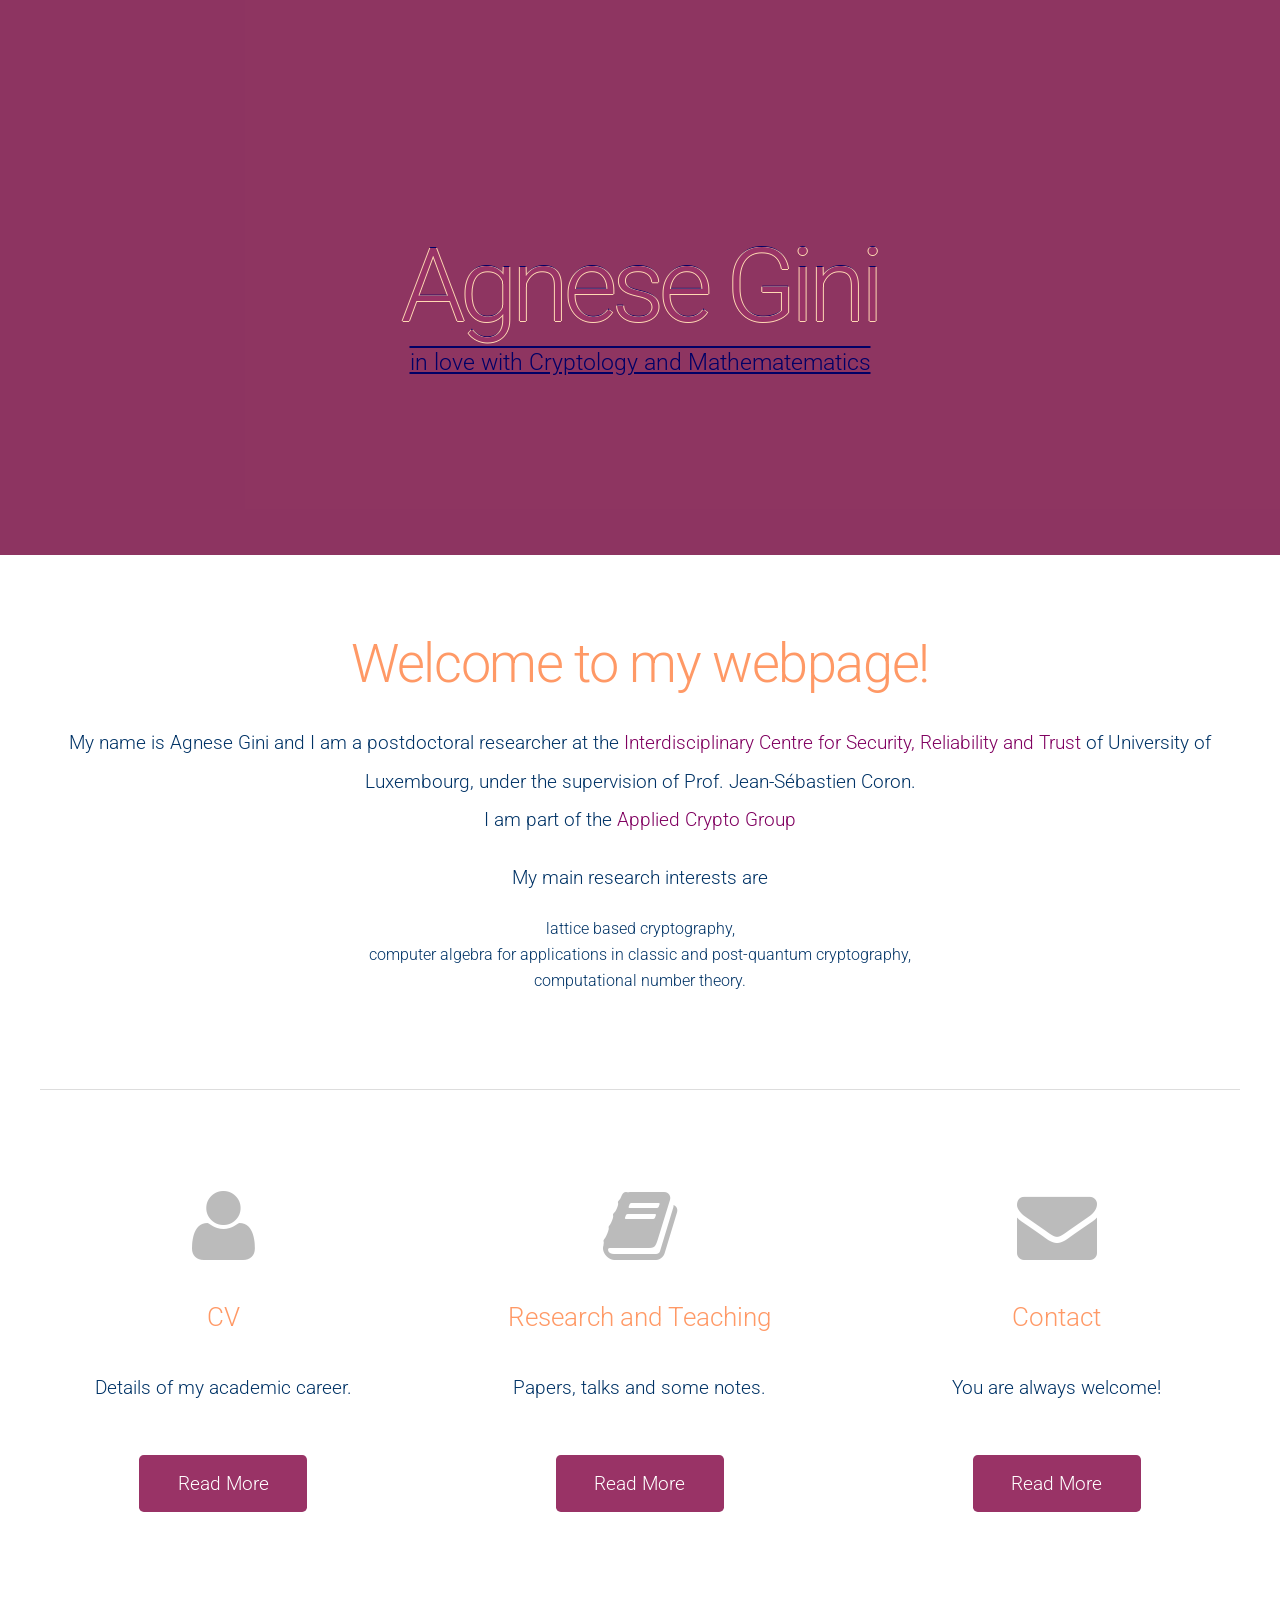
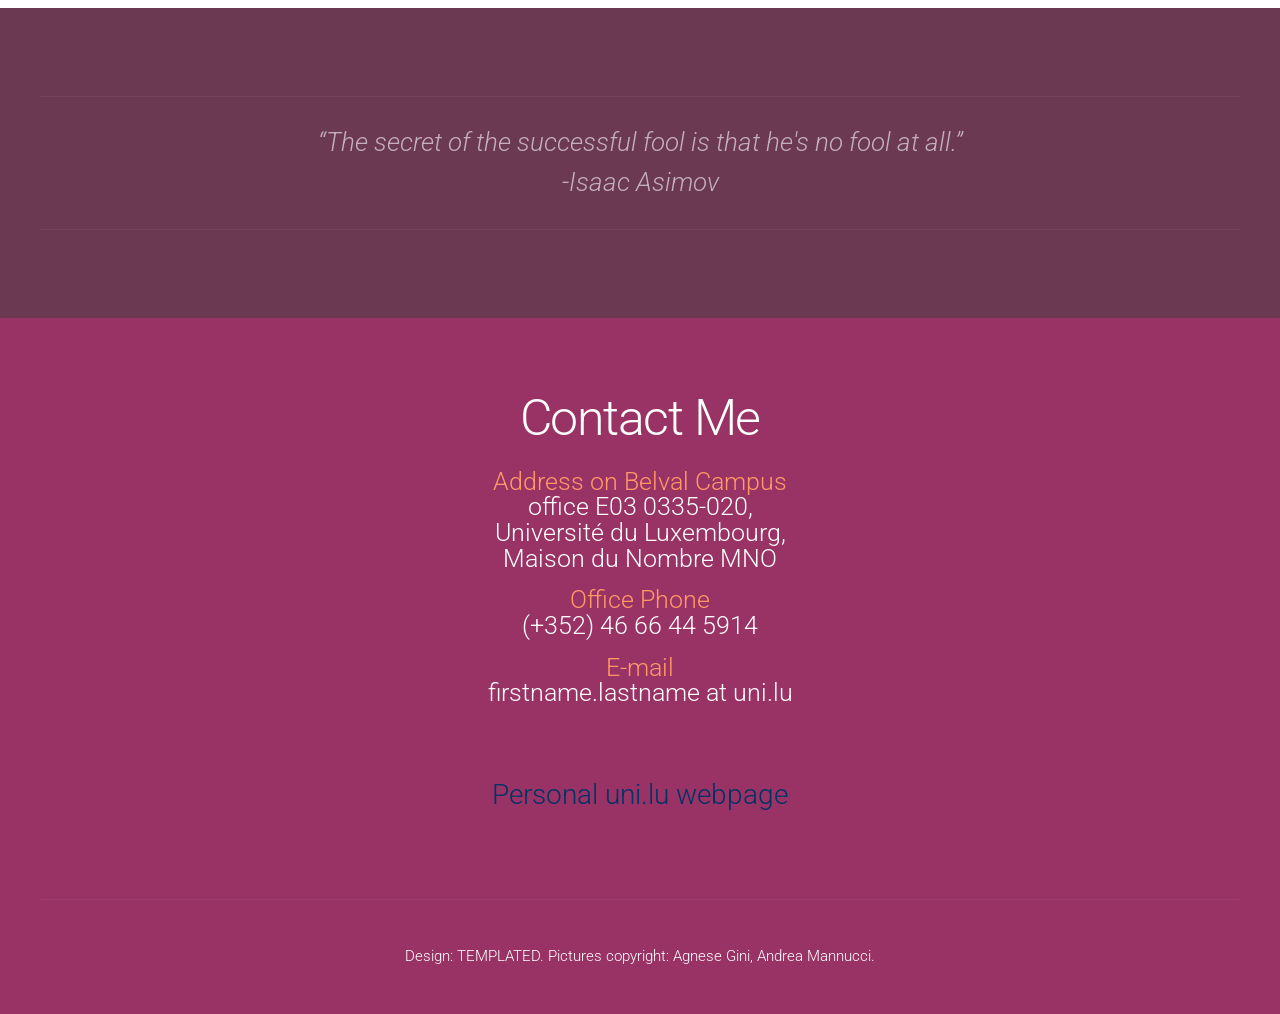
==== commit ad6d7e45: "copy" ====
--- a/index.html
+++ b/index.html
@@ -112,7 +112,7 @@
 	<!-- Copyright -->
 		<div id="copyright">
 			<div class="container">
-				Design: <a href="http://templated.co">TEMPLATED</a>. Pictures copiright:  <a> Agnese Gini, Andrea Mannucci</a>.
+				Design: <a href="http://templated.co">TEMPLATED</a>. Pictures copyright:  <a> Agnese Gini, Andrea Mannucci</a>.
 			</div>
 		</div>
 
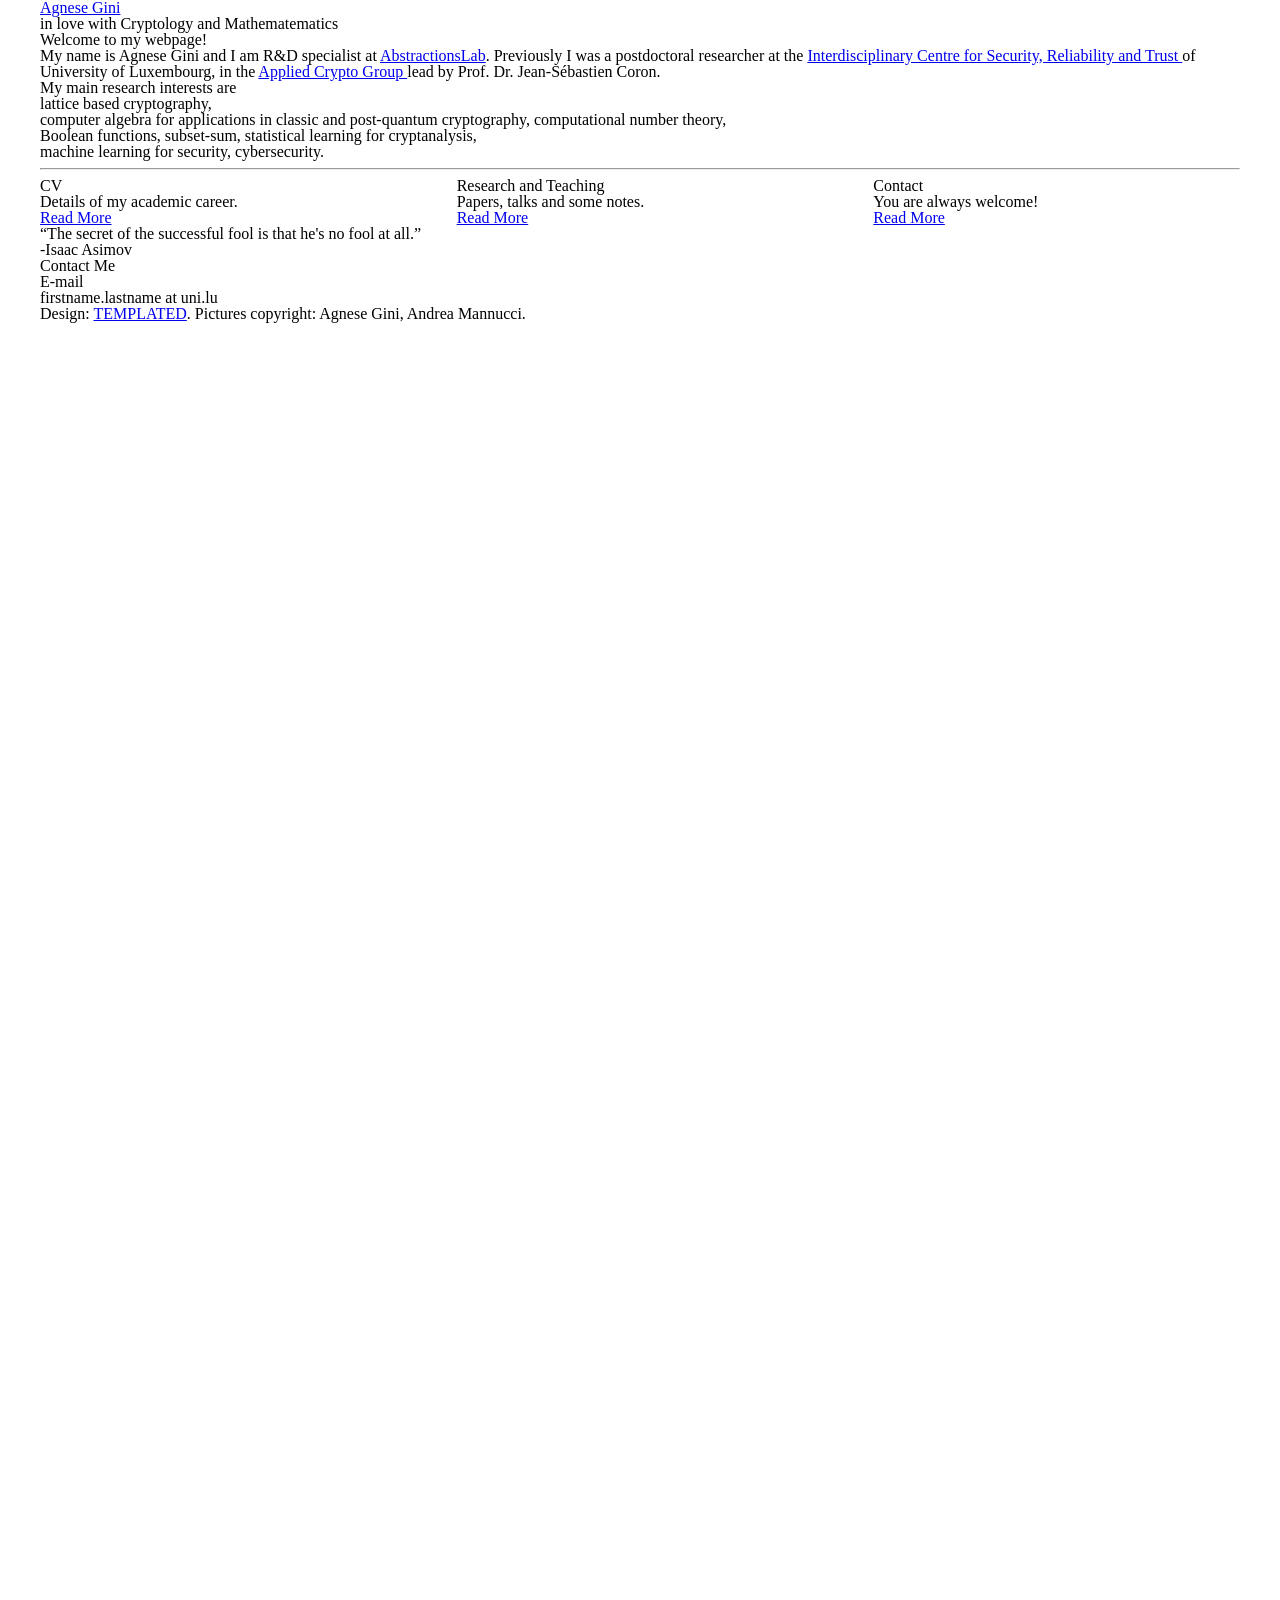
==== commit 7a0506f6: "update alab and papers" ====
--- a/index.html
+++ b/index.html
@@ -40,15 +40,18 @@
 				<header>
 					<h2>Welcome to my webpage!</h2>
 				</header>
-				<p>My name is Agnese Gini and I am a postdoctoral researcher  at the <a href="https://wwwen.uni.lu/snt/"> Interdisciplinary Centre for Security, Reliability and Trust </a> of University of Luxembourg, under the supervision of Prof. Jean-Sébastien Coron. 
-				<br> I am part of the  <a href="http://www.crypto-uni.lu/">Applied Crypto Group </a></p>
+				<p>My name is Agnese Gini and I am R&D specialist at <a href="https://abstractionslab.com"> AbstractionsLab</a>.
+				Previously I was a postdoctoral researcher  at the <a href="https://wwwen.uni.lu/snt/"> 
+				Interdisciplinary Centre for Security, Reliability and Trust </a> of University of Luxembourg, in the <a href="http://www.crypto-uni.lu/">Applied Crypto Group </a> lead by Prof. Dr. Jean-Sébastien Coron. 
+				 </p>
 			
 				 <p>My main research interests are 
 				  <ul>
 				  <li> lattice based cryptography, </li> 
 				  <li> computer algebra for applications
-in classic and post-quantum cryptography, 	</li>
-				  <li> computational number theory.
+in classic and post-quantum cryptography, computational number theory,	</li>
+				  <li>  Boolean functions, subset-sum, statistical learning for cryptanalysis,	</li>
+				  <li>  machine learning for security, cybersecurity.	</li>
 				   </ul>
 
 				 </p>
@@ -96,14 +99,20 @@
 					<header>
 						<h2>Contact Me</h2>
 						<span class="byline">
+
+						<!--
 						<p> <h4> Address on Belval Campus </h4> office E03 0335-020, <br> Université du Luxembourg, <br> Maison du Nombre MNO</p> 
-	  <p><h4>Office Phone </h4> (+352) 46 66 44 5914</p> 
-          <p>	  <h4>E-mail</h4> firstname.lastname at uni.lu  </p>  						
+	  					<p><h4>Office Phone </h4> (+352) 46 66 44 5914</p> 
+						 -->
+          					<p>	  <h4>E-mail</h4> firstname.lastname at uni.lu  </p>  						
 						</span>
 					</header>
 					<ul class="contact">
+						<!--
 						<li> <a href="https://wwwen.uni.lu/snt/people/agnese_gini">Personal uni.lu webpage </a></li>
+						-->
 					</ul>
+		
 				</section>
 				
 			</div>
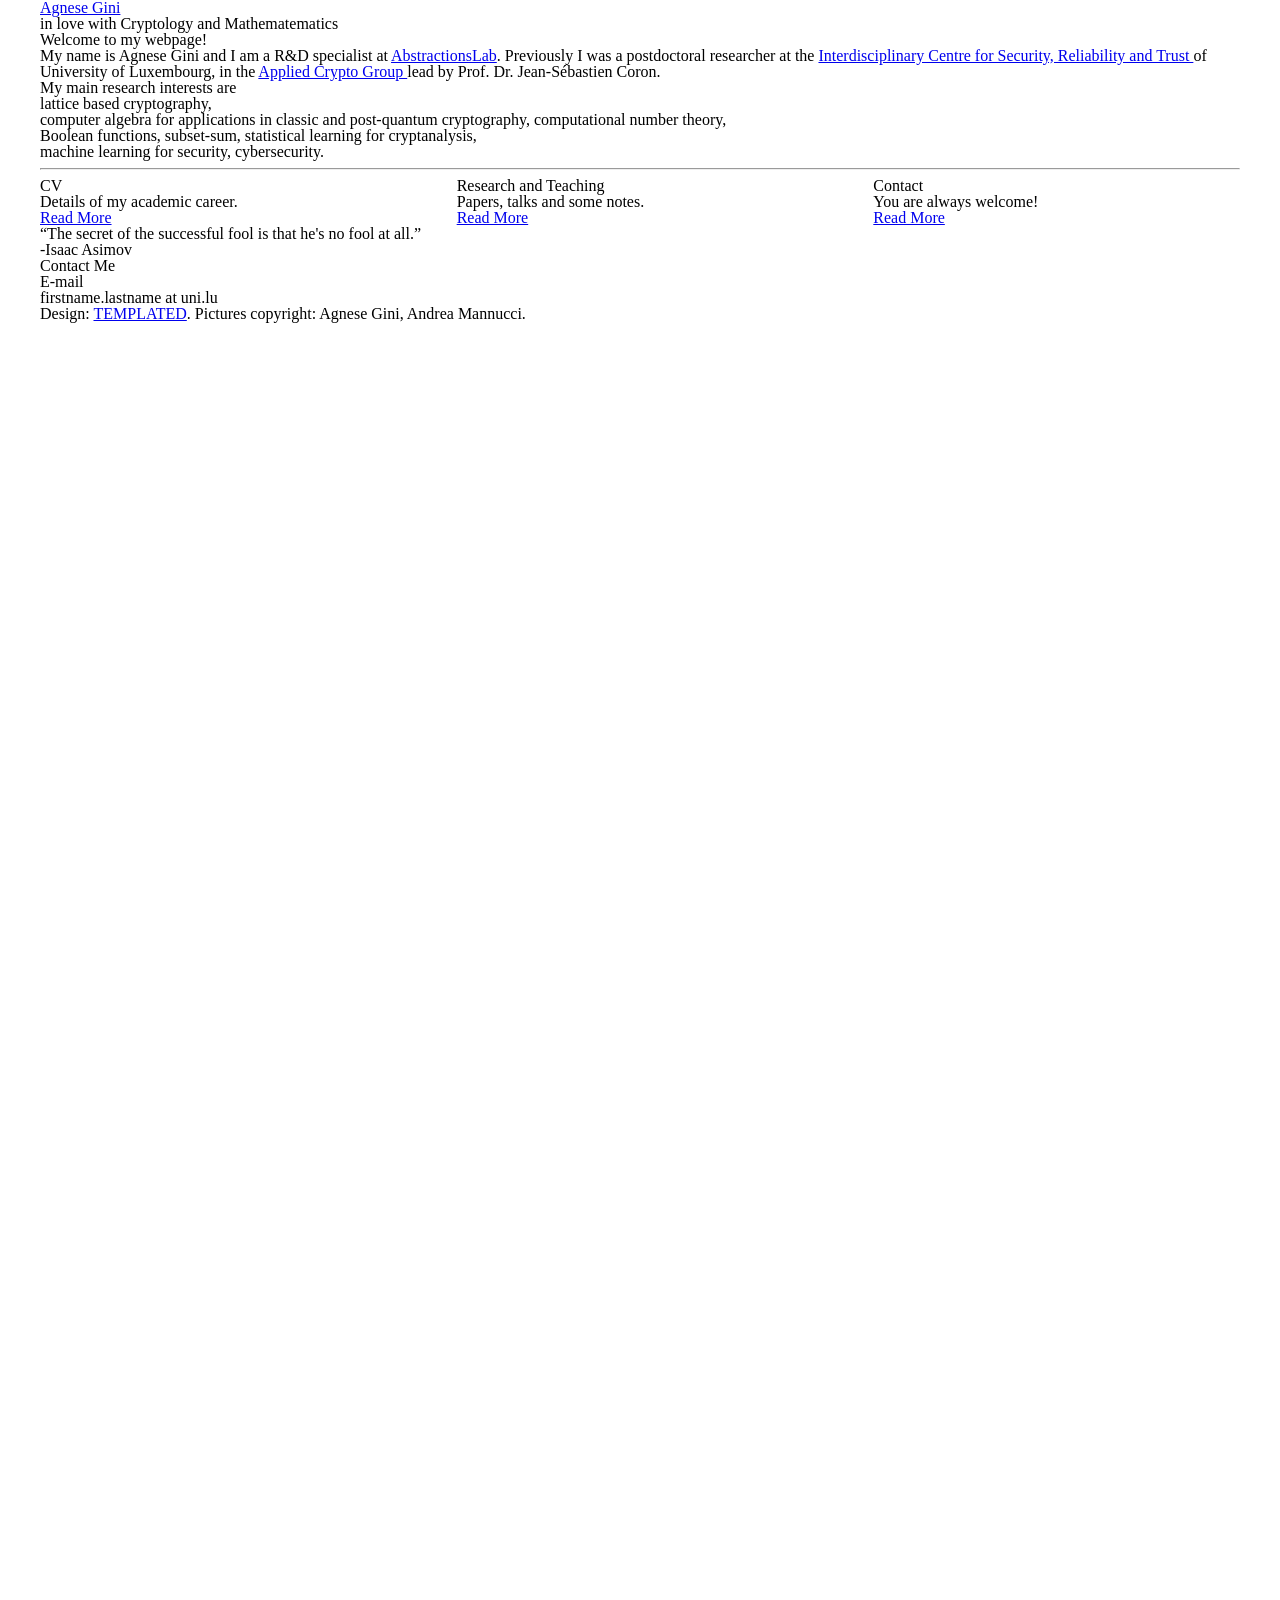
==== commit 7d798fbe: "minors" ====
--- a/index.html
+++ b/index.html
@@ -40,7 +40,7 @@
 				<header>
 					<h2>Welcome to my webpage!</h2>
 				</header>
-				<p>My name is Agnese Gini and I am R&D specialist at <a href="https://abstractionslab.com"> AbstractionsLab</a>.
+				<p>My name is Agnese Gini and I am a R&D specialist at <a href="https://abstractionslab.com"> AbstractionsLab</a>.
 				Previously I was a postdoctoral researcher  at the <a href="https://wwwen.uni.lu/snt/"> 
 				Interdisciplinary Centre for Security, Reliability and Trust </a> of University of Luxembourg, in the <a href="http://www.crypto-uni.lu/">Applied Crypto Group </a> lead by Prof. Dr. Jean-Sébastien Coron. 
 				 </p>
